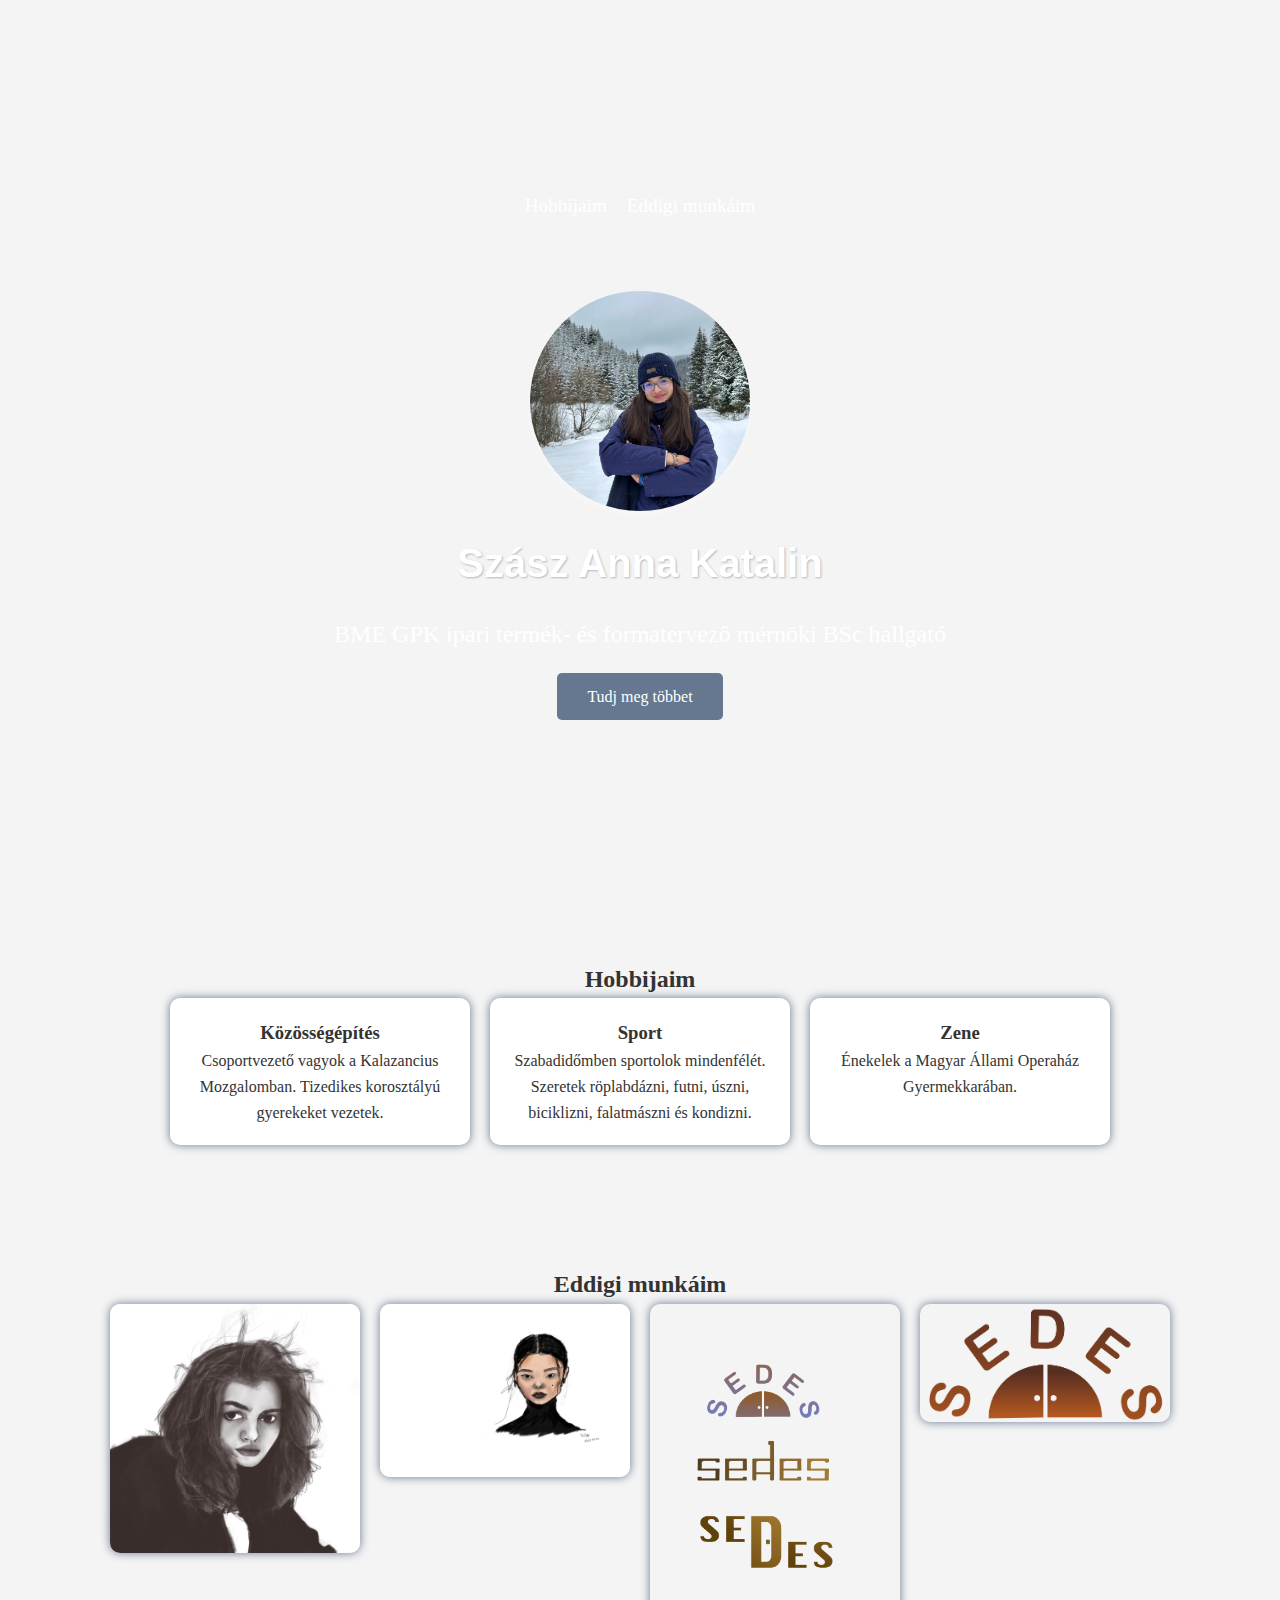
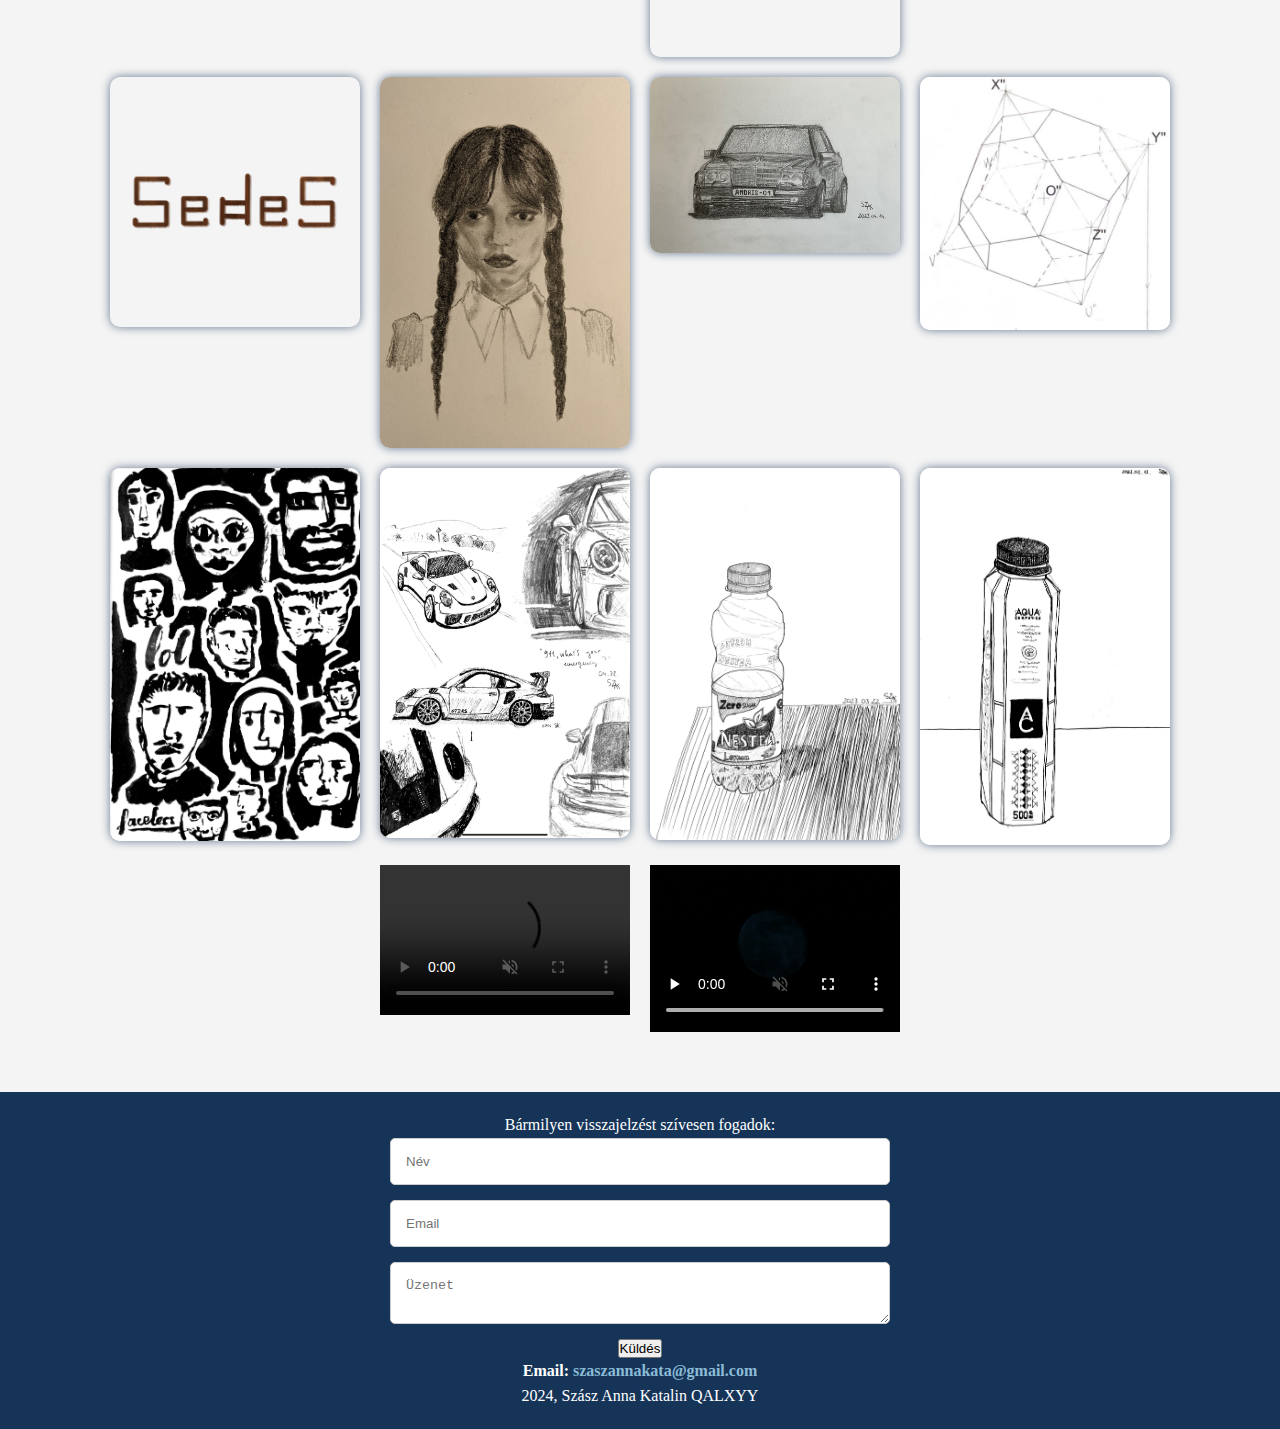
==== index.html @ 07f0f36c "Update index.html" ====
<!DOCTYPE html>
<html lang="hu">
  <head>
    <meta charset="UTF-8" />
    <meta name="viewport" content="width=device-width, initial-scale=1.0" />
    <title>Szász Anna Portfólió</title>
    <link rel="stylesheet" href="styles.css" />
  </head>
  <body>
    <header class="hero">
      <nav>
        <div class="hamburger-menu" id="hamburger-menu">&#9776;</div>
        <ul id="nav-links">
          <li><a href="#services">Hobbijaim</a></li>
          <li><a href="#portfolio">Eddigi munkáim</a></li>
        </ul>
      </nav>
      <div class="hero-content">
        <img
          src="images/IMG_6993.jpg"
          alt="Bemutatkozó kép"
          class="intro-image"
        />
        <h1>Szász Anna Katalin</h1>
        <p>BME GPK ipari termék- és formatervező mérnöki BSc hallgató</p>

        <a href="#services" class="btn">Tudj meg többet</a>
      </div>
    </header>

    <section id="services" class="section">
      <h2>Hobbijaim</h2>
      <div class="service-cards">
        <div class="card">
          <h3>Közösségépítés</h3>
          <p>
            Csoportvezető vagyok a Kalazancius Mozgalomban. Tizedikes
            korosztályú gyerekeket vezetek.
          </p>
        </div>
        <div class="card">
          <h3>Sport</h3>
          <p>
            Szabadidőmben sportolok mindenfélét. Szeretek röplabdázni, futni,
            úszni, biciklizni, falatmászni és kondizni.
          </p>
        </div>
        <div class="card">
          <h3>Zene</h3>
          <p>Énekelek a Magyar Állami Operaház Gyermekkarában.</p>
        </div>
      </div>
    </section>

    </section>
    <section id="portfolio" class="section">
      <h2>Eddigi munkáim</h2>
      <div class="portfolio-gallery">
        
        <div class="portfolio-item">
          <img src="images/IMG_1960.jpg" alt="Portfólió kép 1" />
        </div>
        
        <div class="portfolio-item">
          <img src="images/IMG_1964.JPG" alt="Portfólió kép 2" />
        </div>
        
        <div class="portfolio-item">
          <img src="images/IMG_1120.png" alt="Portfólió kép 3" />
        </div>
        
        <div class="portfolio-item">
          <img src="images/IMG_1119.png" alt="Portfólió kép 4" />
        </div>
        
        <div class="portfolio-item">
          <img src="images/IMG_7635.PNG" alt="Portfólió kép 5" />
        </div>
        
        <div class="portfolio-item">
          <img src="images/IMG_1117.jpg" alt="Portfólió kép 6" />
        </div>
                
        <div class="portfolio-item">
          <img src="images/IMG_1118.jpg" alt="Portfólió kép 8" />
        </div>

        <div class="portfolio-item">
          <img src="images/IMG_1112.jpg" alt="Portfólió kép 9" />
        </div>


        <div class="portfolio-item">
          <img src="images/IMG_7638.jpg" alt="Portfólió kép 12" />
        </div>

        <div class="portfolio-item">
          <img src="images/IMG_7639.jpg" alt="Portfólió kép 13" />
        </div>

        <div class="portfolio-item">
          <img src="images/IMG_7641.jpg" alt="Portfólió kép 14" />
        </div>

        <div class="portfolio-item">
          <img src="images/IMG_7640.jpg" alt="Portfólió kép 15" />
        </div>
    
        <div class="portfolio-item">
          <video controls autoplay muted>
            <source src="videos/video_2.mp4" type="video/mp4">
            Az ön böngészője nem támogatja a videók lejátszását.
          </video>
        </div>
        <div class="portfolio-item">
          <video controls autoplay muted>
            <source src="videos/video_4.mp4" type="video/mp4">
            Az ön böngészője nem támogatja a videók lejátszását.
          </video>
        </div>
    
      </div>
    </section>
    

    <button id="back-to-top" class="back-to-top">↑</button>

    <footer>
      <p>Bármilyen visszajelzést szívesen fogadok:</p>
      <p>
        <form id="contact-form">
          <input type="text" id="name" placeholder="Név" required />
          <input type="email" id="email" placeholder="Email" required />
          <textarea id="message" placeholder="Üzenet" required></textarea>
          <button type="submit">Küldés</button>
      </form>
      </p>
      <b>Email:</b>
        <a href="mailto:szaszannakata@gmail.com">szaszannakata@gmail.com</a>
      <p>2024, Szász Anna Katalin QALXYY</p>
    </footer>

    
  <div id="response-message"></div>
  

    <script src="script.js"></script>
  </body>
</html>
---- styles.css ----
* {
    margin: 0;
    padding: 0;
    box-sizing: border-box;
}

body {
    font-family: Georgia, 'Times New Roman', Times, serif;
    line-height: 1.6;
    background-color: #f4f4f4;
    color: #333;
    display: flex;
    flex-direction: column;
    min-height: 100vh;
}

header {
    height: 100vh;
    background: url('images/IMG_7602.jpg') no-repeat center center/cover;
    color: white;
    text-align: center;
    display: flex;
    flex-direction: column;
    justify-content: center;
    align-items: center;
    padding: 0 20px;
}

nav ul {
    list-style-type: none;
    display: flex;
    justify-content: center;
    gap: 20px;
    margin-bottom: 50px;
}

nav ul li a {
    color: white;
    text-decoration: none;
    font-size: 1.2rem;
    transition: color 0.3s;
}

nav ul li a:hover {
    color: rgb(56, 136, 227);
}

.hero-content h1 {
    font-size: 3rem;
    margin-bottom: 20px;
}

.hero-content p {
    font-size: 1.5rem;
    margin-bottom: 30px;
}

.hero-content .btn {
    padding: 15px 30px;
    background-color: rgba(21, 52, 88, 0.643);
    color: white;
    text-decoration: none;
    border-radius: 5px;
    transition: background-color 0.3s;
}

.hero-content .btn:hover {
    background-color: rgba(21, 52, 88, 0.643);
}

.section {
    padding: 60px 20px;
    text-align: center;
}

.service-cards {
    display: flex;
    justify-content: center;
    gap: 20px;
    flex-wrap: wrap;
}

.card {
    background-color: white;
    padding: 20px;
    border-radius: 10px;
    box-shadow: 0px 0px 10px rgba(21, 52, 88, 0.643);
    width: 300px;
    text-align: center;
}

.portfolio-gallery {
    display: flex;
    justify-content: center;
    gap: 20px;
    flex-wrap: wrap;
}

.portfolio-item {
    width: 250px;
}

.portfolio-item img {
    width: 100%;
    border-radius: 10px;
    box-shadow: 0px 0px 10px rgba(21, 52, 88, 0.643);
}

form {
    display: flex;
    flex-direction: column;
    align-items: center;
    gap: 15px;
}

form input, form textarea {
    width: 100%;
    max-width: 500px;
    padding: 15px;
    border: 1px solid #ccc;
    border-radius: 5px;
}

form button.btn {
    padding: 15px 30px;
    background-color: rgba(21, 52, 88, 0.643);
    color: white;
    border: none;
    border-radius: 5px;
    cursor: pointer;
}

form button.btn:hover {
    background-color: rgba(21, 52, 88, 0.643);
}

footer {
    background-color: rgb(21, 52, 88);
    color: white;
    text-align: center;
    padding: 20px 0;
}

/* Mobilos megjelenéshez (max. 768px szélesség) */
@media (max-width: 768px) {
    nav ul {
        flex-direction: column;
        gap: 10px;
    }

    .hero-content h1 {
        font-size: 2rem;
    }

    .hero-content p {
        font-size: 1.2rem;
    }

    .hero-content .btn {
        padding: 10px 20px;
    }

    .service-cards, .portfolio-gallery {
        flex-direction: column;
        align-items: center;
    }

    .card {
        width: 100%;
        max-width: 300px;
    }

    .portfolio-item {
        width: 100%;
        max-width: 300px;
    }

    form input, form textarea {
        width: 90%;
    }
}

/* További finomhangolás kisebb képernyőkhöz (max. 480px szélesség) */
@media (max-width: 480px) {
    .hero-content h1 {
        font-size: 1.5rem;
    }

    .hero-content p {
        font-size: 1rem;
    }

    .hero-content .btn {
        padding: 8px 16px;
    }

    nav ul li a {
        font-size: 1rem;
    }

    .section h2 {
        font-size: 1.8rem;
    }
}
/* Hamburger menü stílusok */
.hamburger-menu {
    display: none;
    font-size: 2rem;
    cursor: pointer;
    position: absolute;
    top: 20px;
    right: 20px;
    z-index: 10;
}

/* Mobil menü */
@media (max-width: 768px) {
    .hamburger-menu {
        display: block;
    }

    nav ul {
        display: none;
        flex-direction: column;
        background-color: rgba(21, 52, 88, 0.643);
        position: absolute;
        top: 60px;
        right: 0;
        width: 100%;
        text-align: center;
    }

    nav ul li {
        margin: 15px 0;
    }

    nav ul li a {
        color: white;
        font-size: 1.2rem;
    }

    nav ul.active {
        display: flex;
    }
}

/* Back to top gomb */
.back-to-top {
    display: none;
    position: fixed;
    bottom: 30px;
    right: 30px;
    background-color: rgb(21, 52, 88);
    color: rgba(255, 255, 255, 0.626);
    padding: 10px 20px;
    border: none;
    border-radius: 5px;
    cursor: pointer;
    z-index: 10;
}

.back-to-top:hover {
    background-color: rgba(21, 52, 88, 0.643);
}

.intro-image {
    width: 220px; /* Átmérő */
    height: 220px; /* Átmérő */
    border-radius: 50%; /* Ezzel lesz a kép kör alakú */
    object-fit: cover;
    box-shadow: 0px 4px 8px rgba(255, 255, 255, 0.3); /* Finom árnyék */
    display: block;
    margin: 20px auto; /* Kép középre helyezése */
}

.hero-content h1 {
    font-family:Verdana, Geneva, Tahoma, sans-serif; /* A kiválasztott betűtípus */
    font-size: 2.5rem; /* Igény szerint módosítható méret */
    font-weight: 700; /* Vastag betű */
    text-shadow: 1px 1px 2px rgba(10, 29, 60, 0.276); /* Finom árnyék a jobb láthatóságért */
    margin: 20px 0; /* További margó beállítása */
}
footer a {
    color: #8bbbd6; /* Link színe */
    text-decoration: none; /* Aláhúzás eltávolítása */
    font-weight: bold;
}

footer a:hover {
    text-decoration: underline; /* Aláhúzás, amikor a link fölé viszik az egeret */
}

  .portfolio-item img, .portfolio-item video {
    width: 100%;
    height: auto;
    display: block;
  }
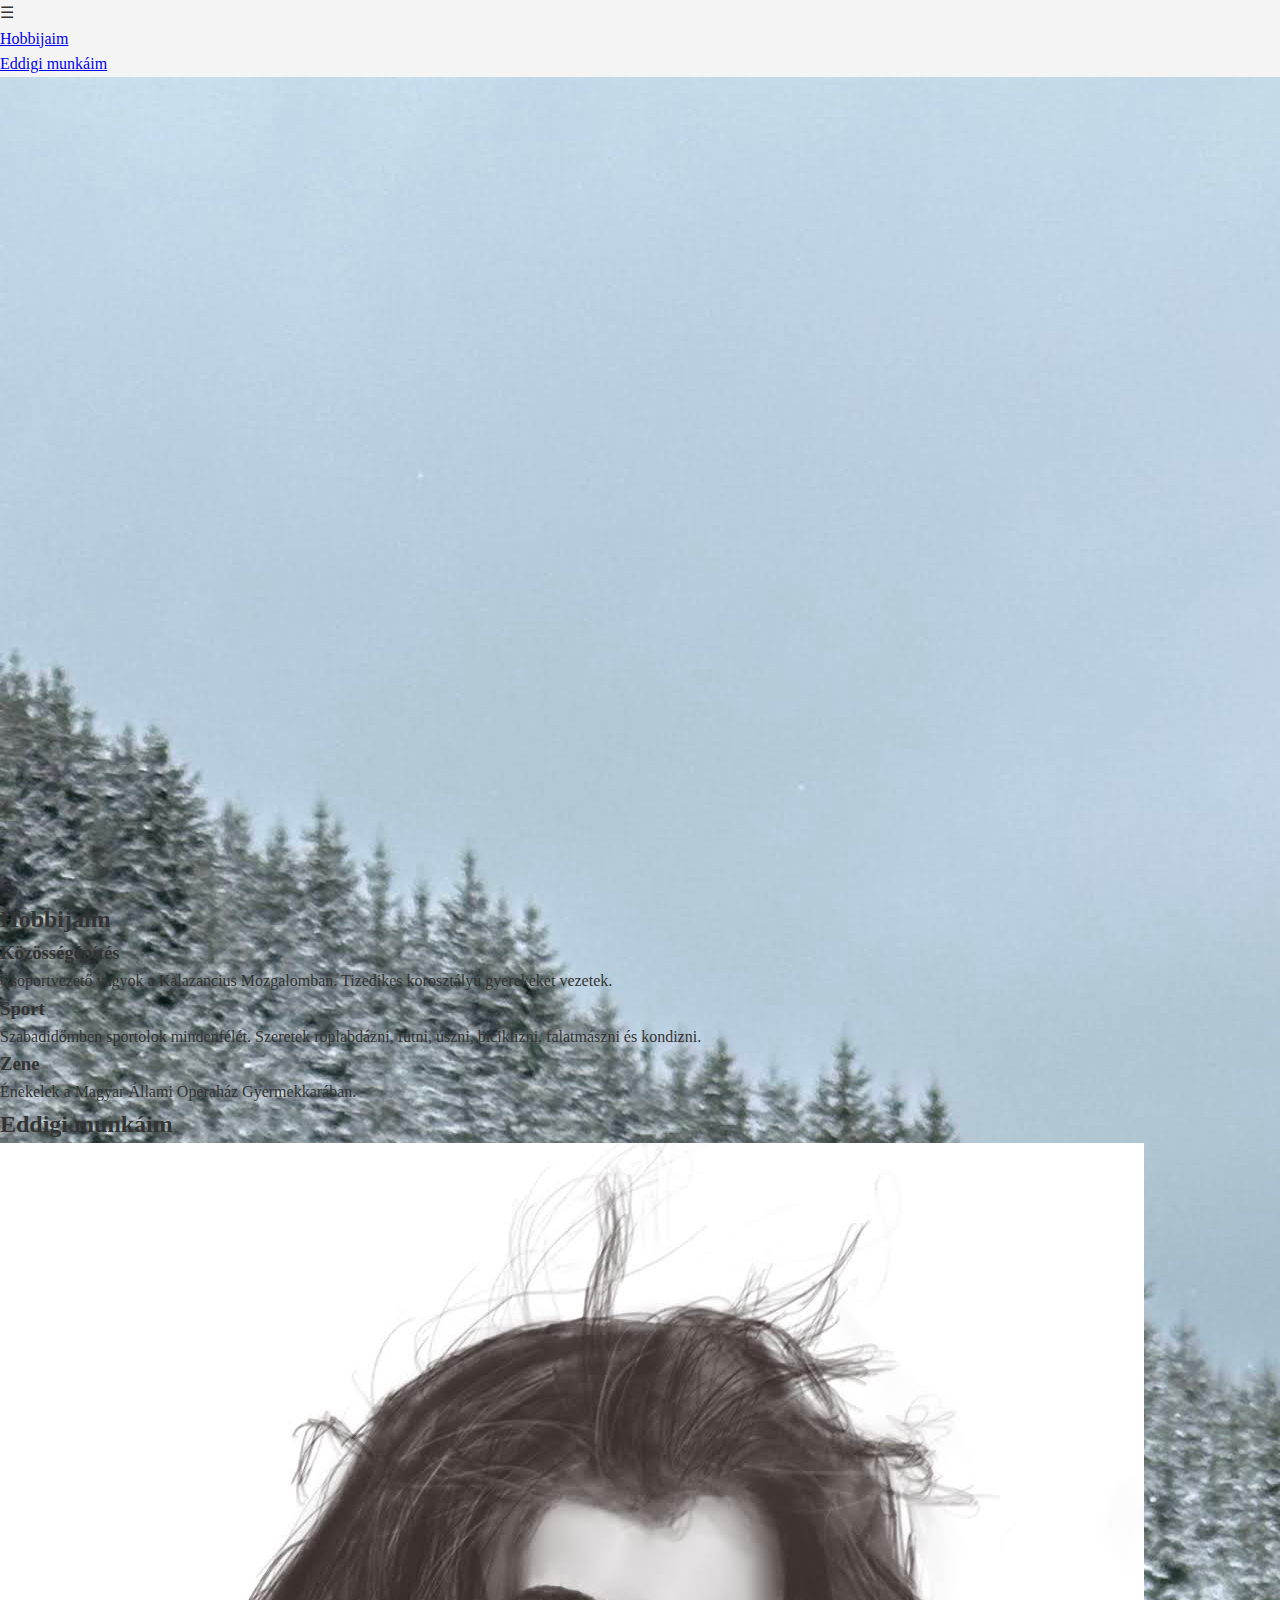
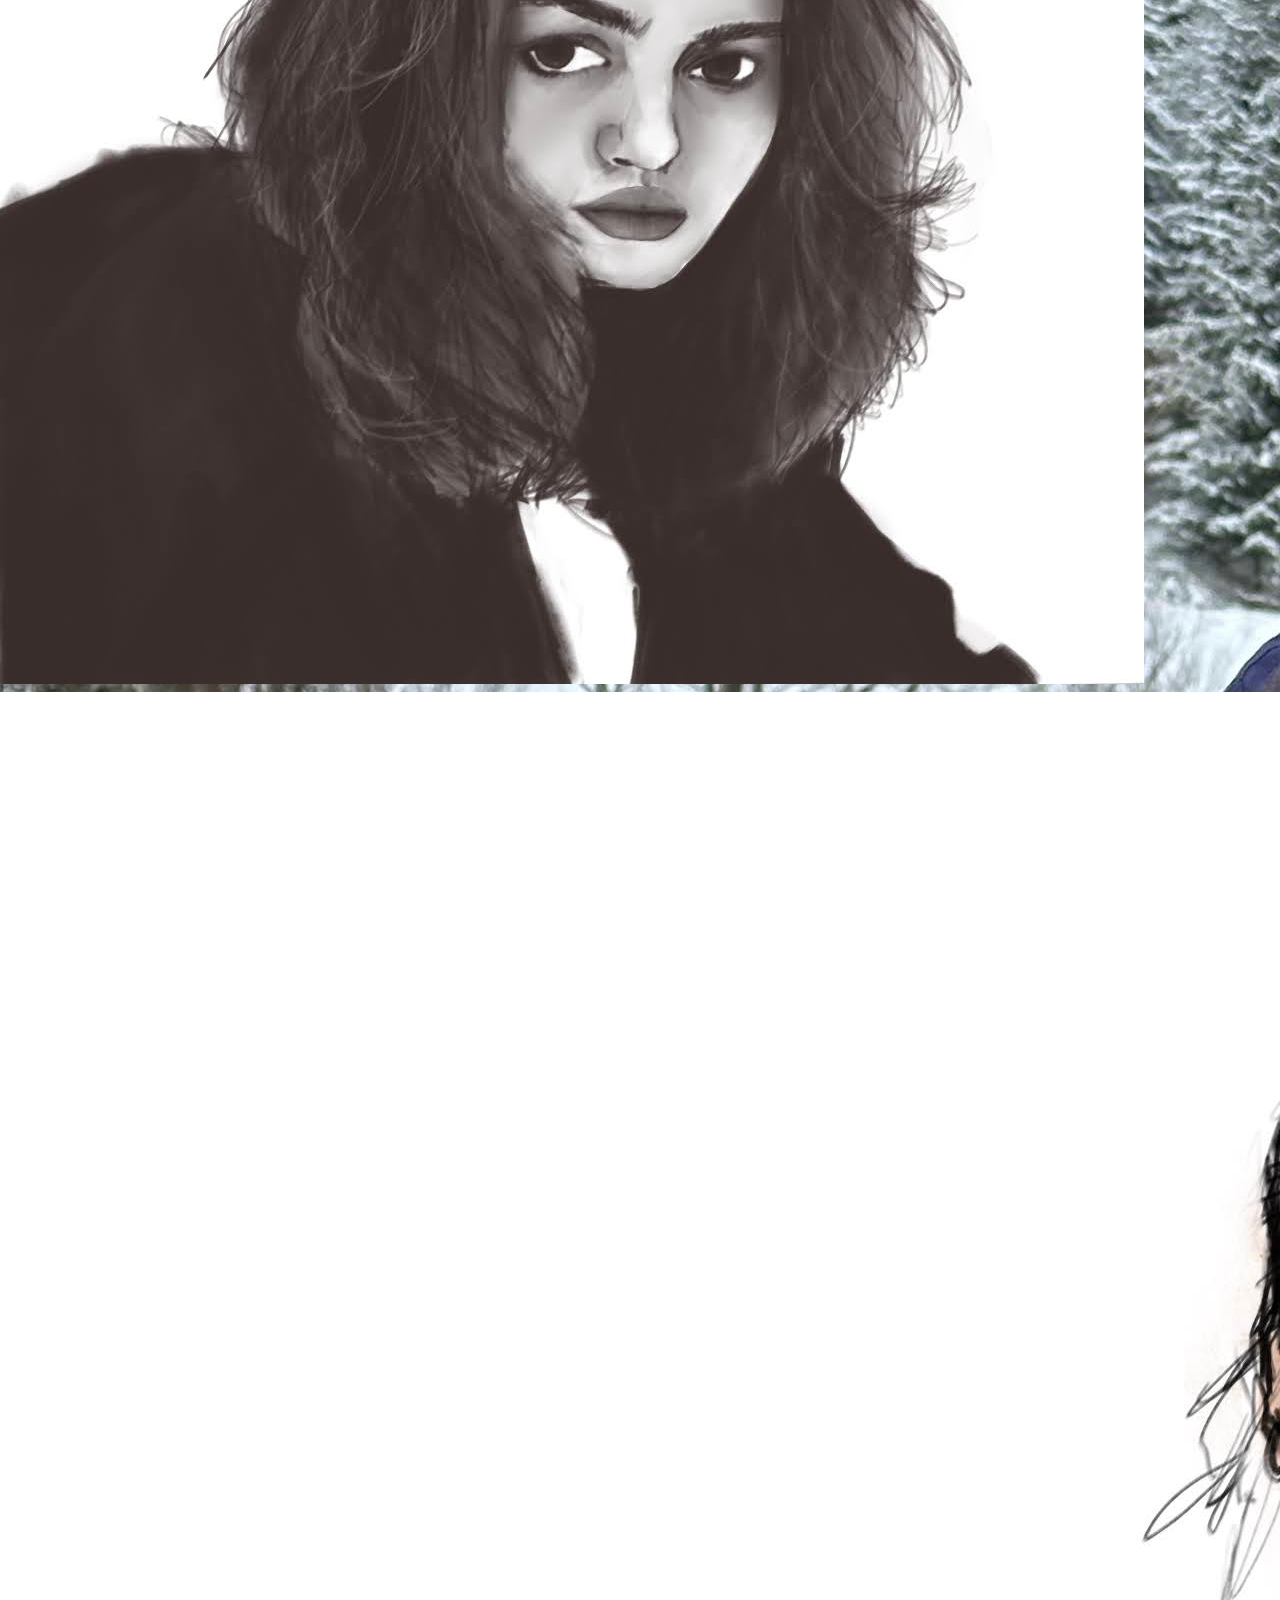
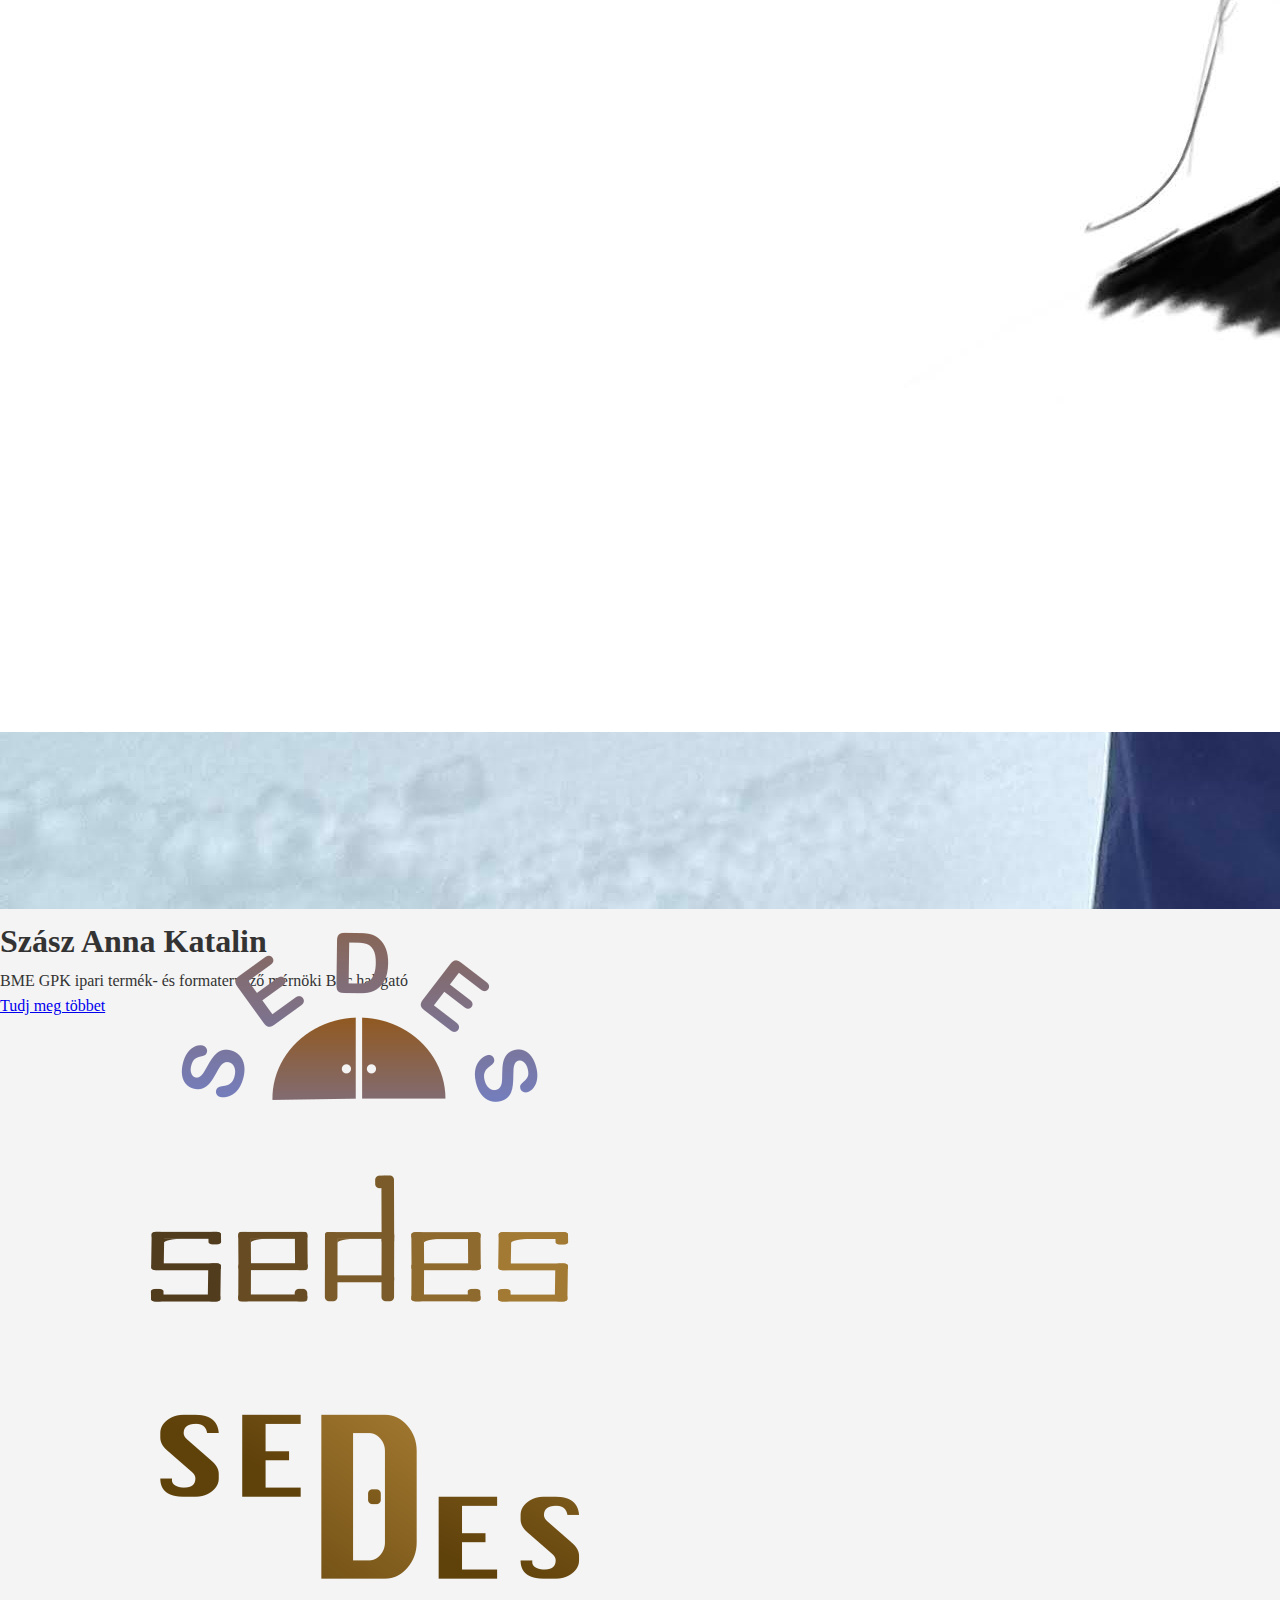
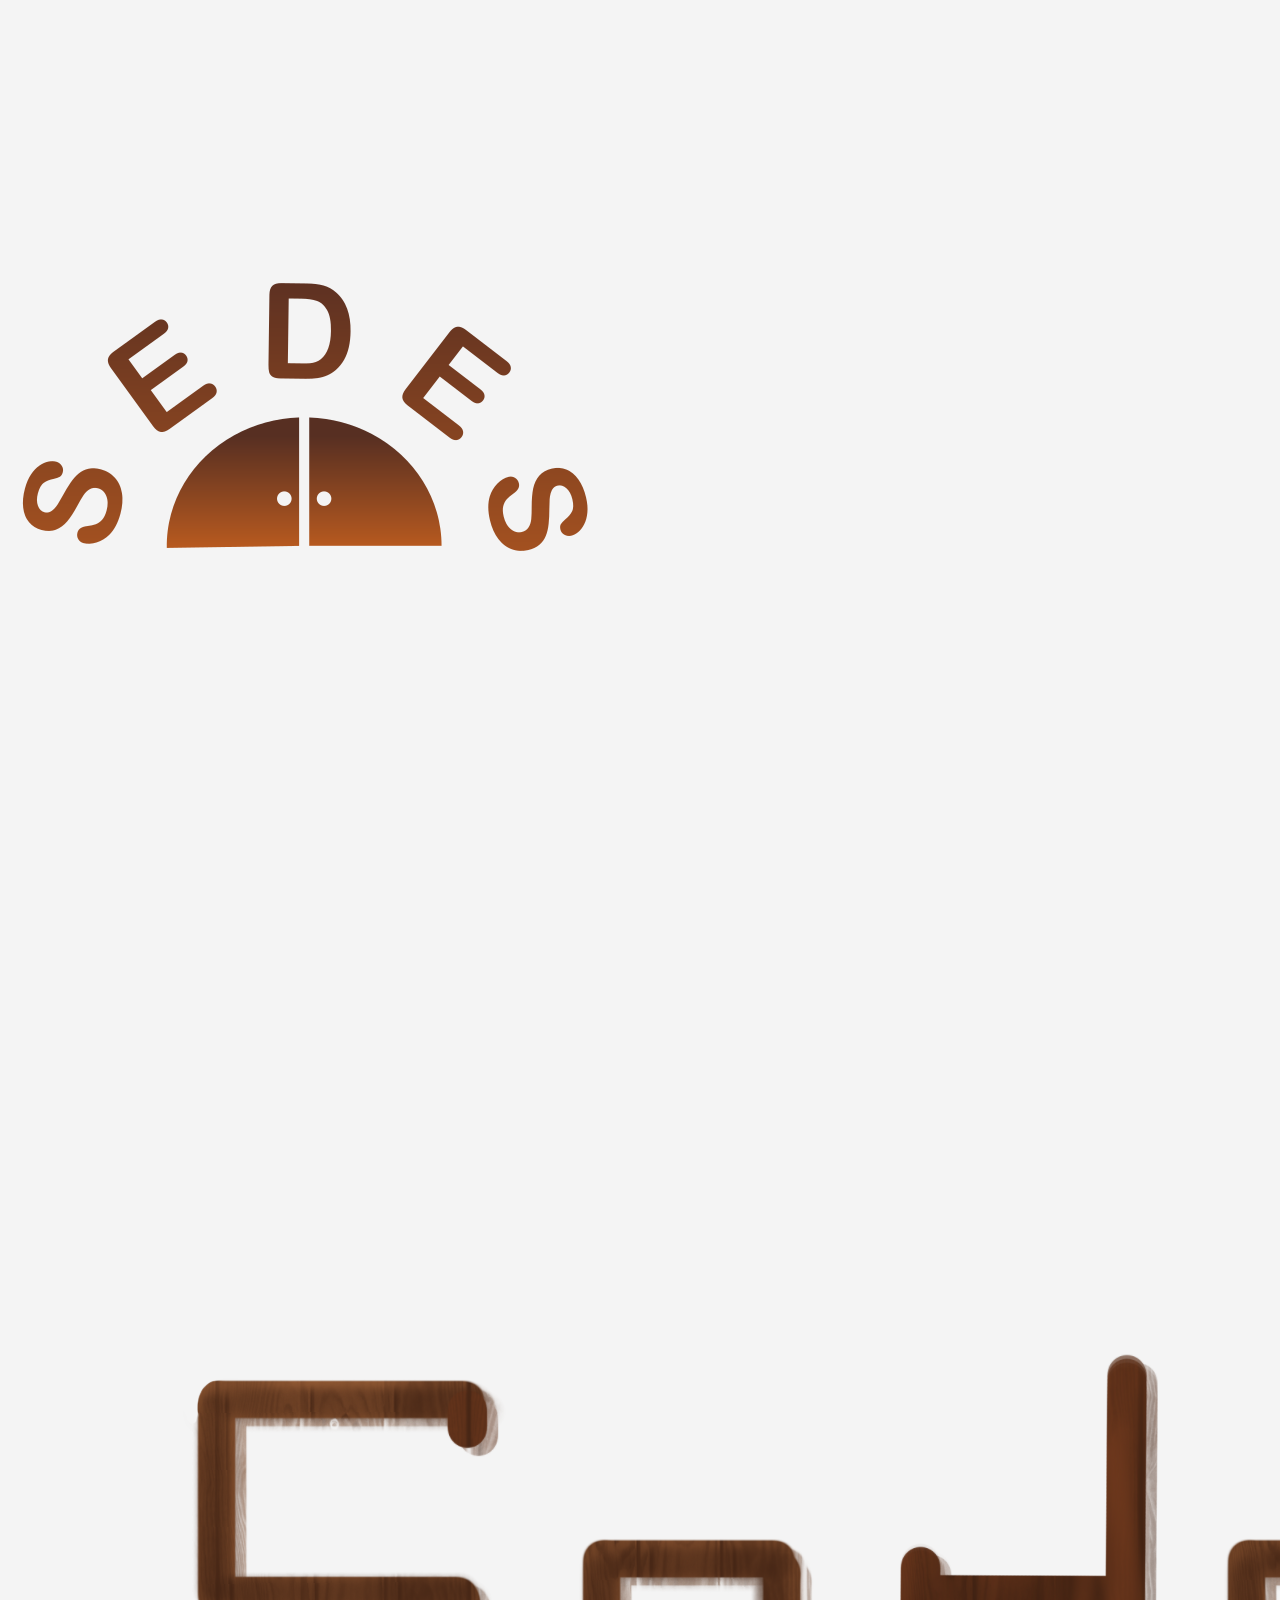
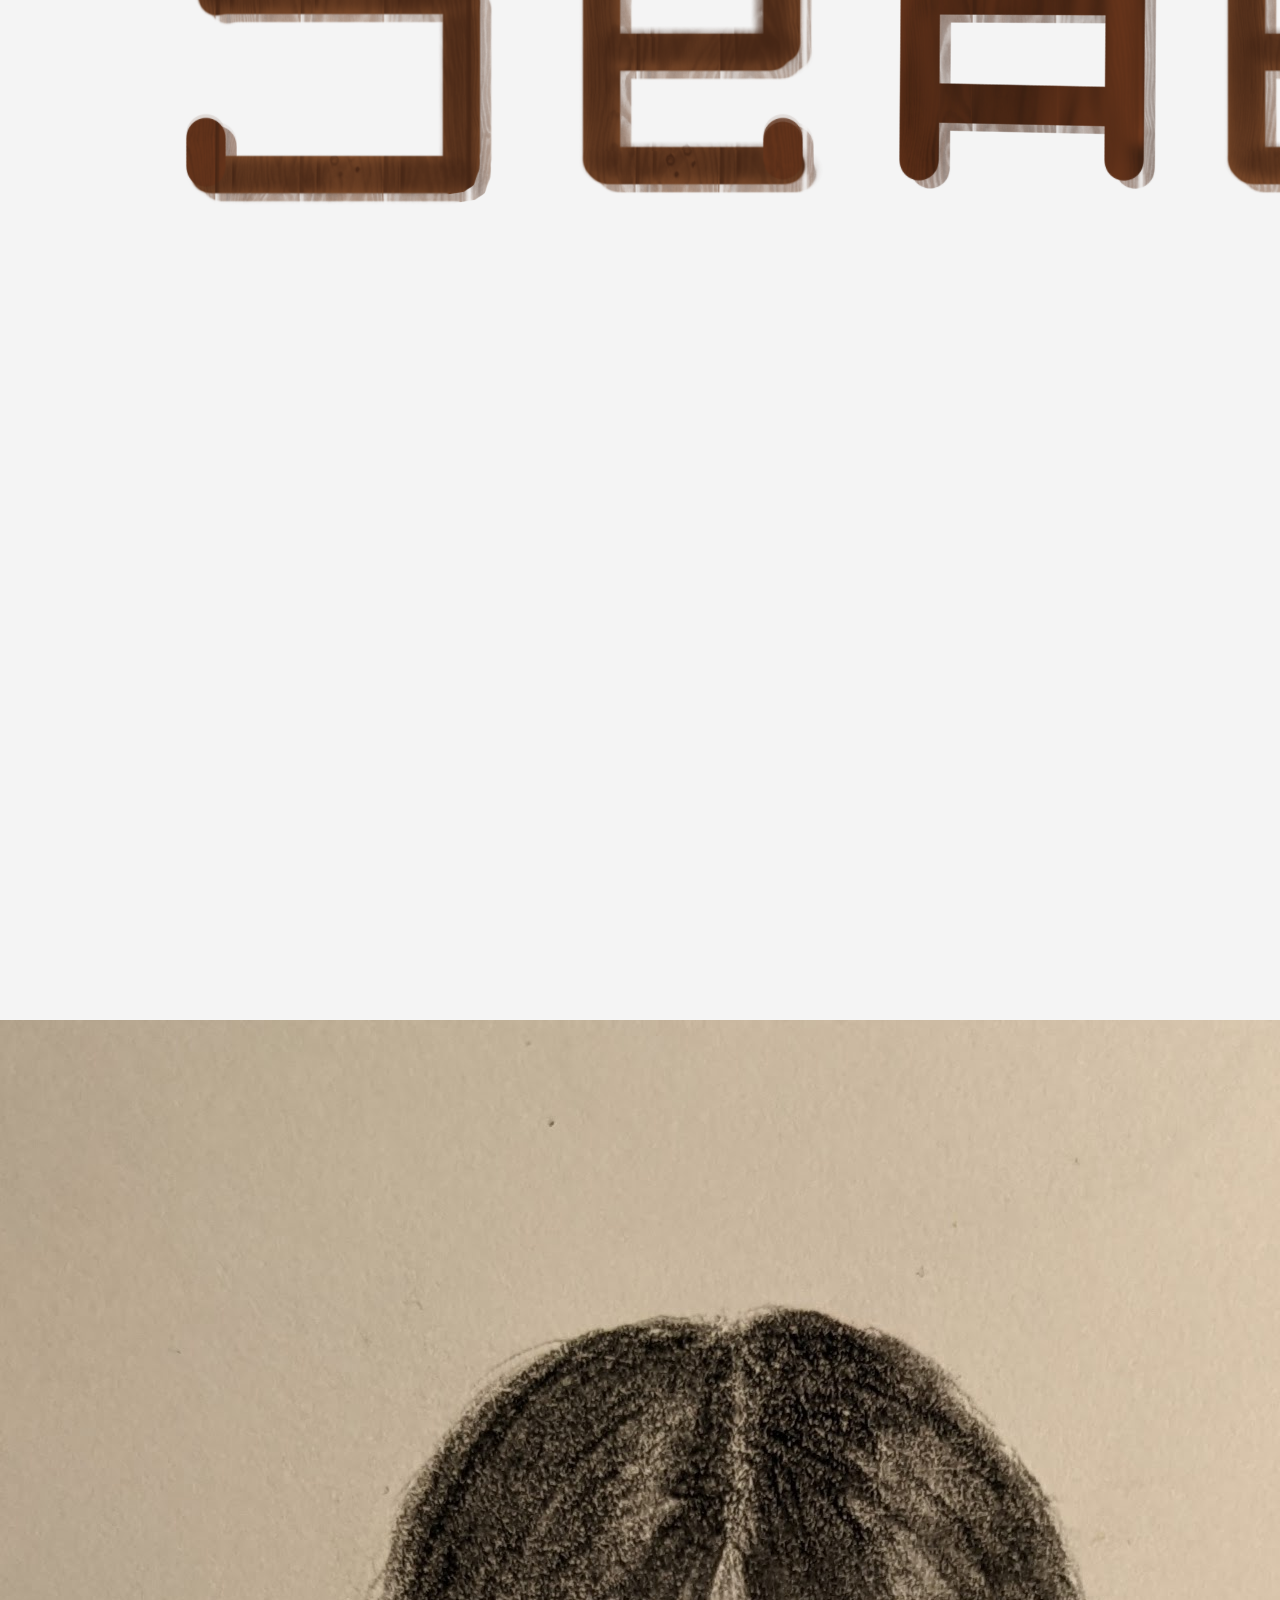
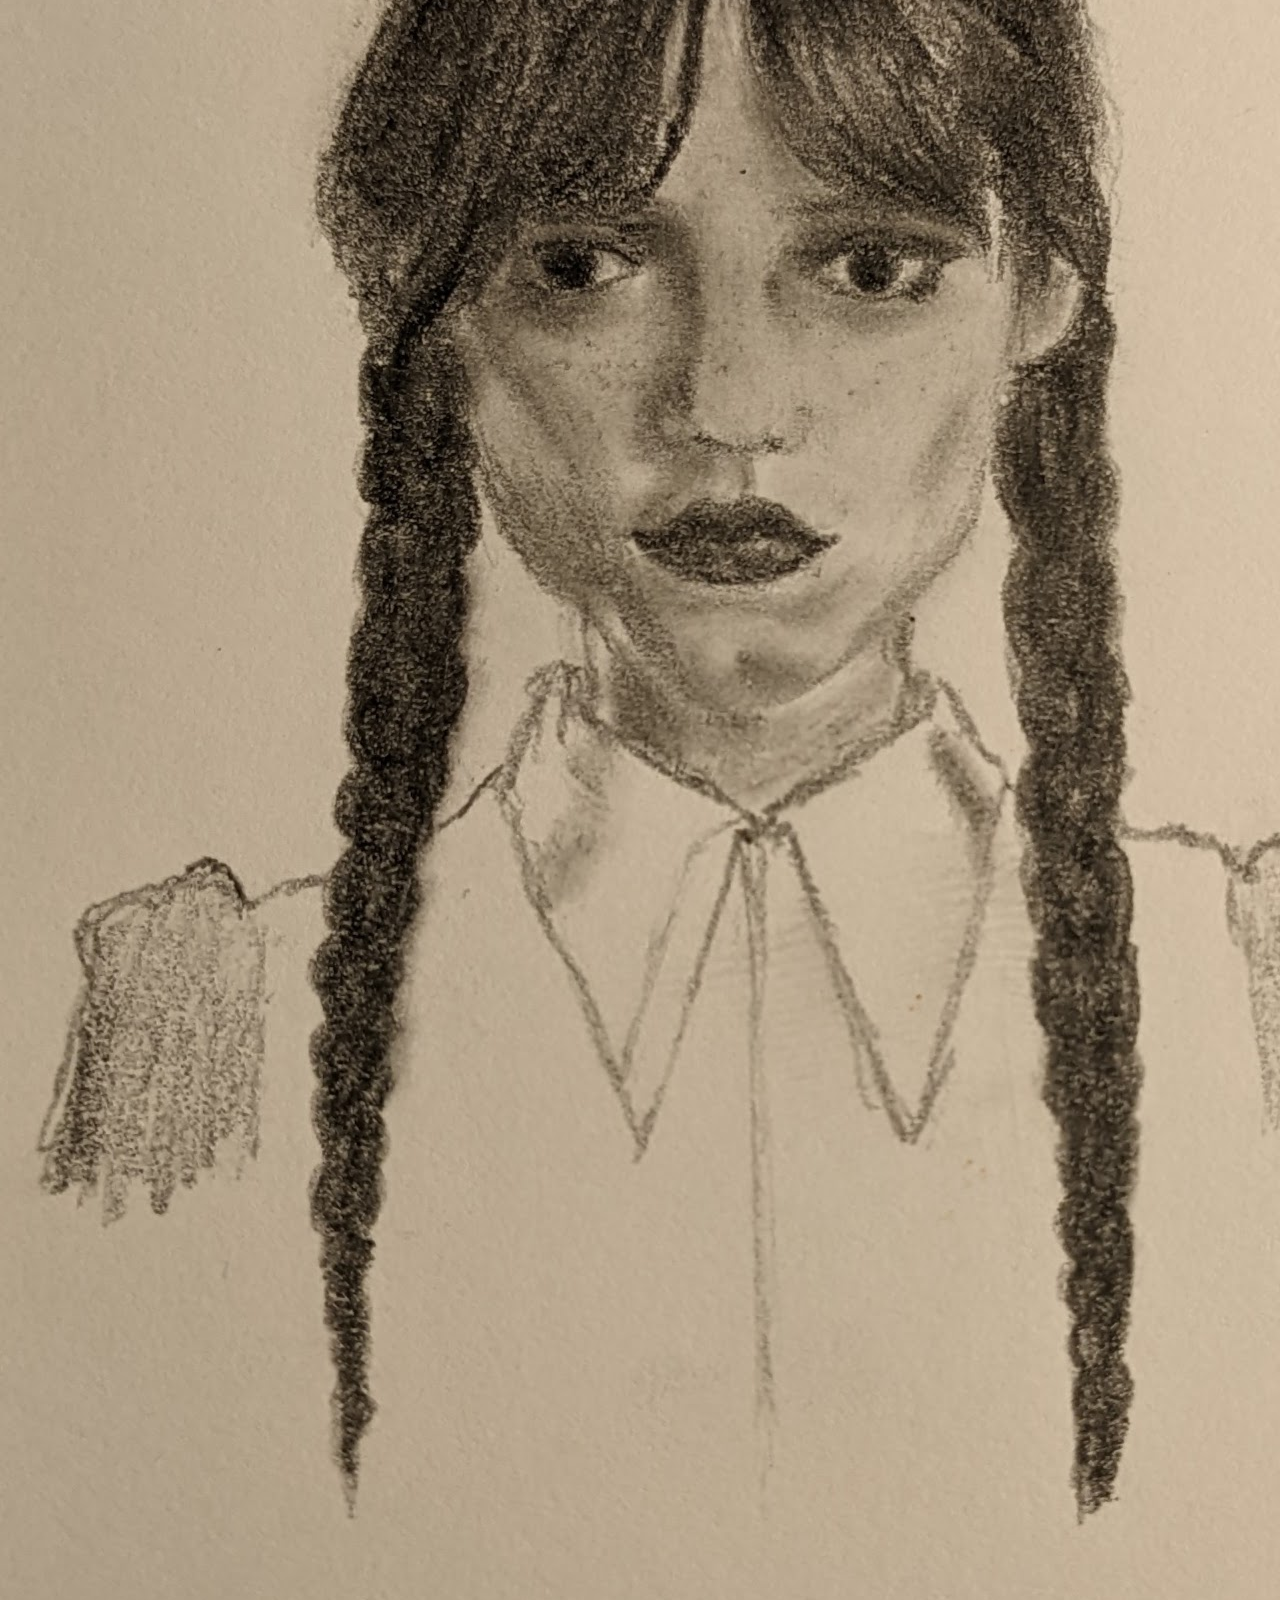
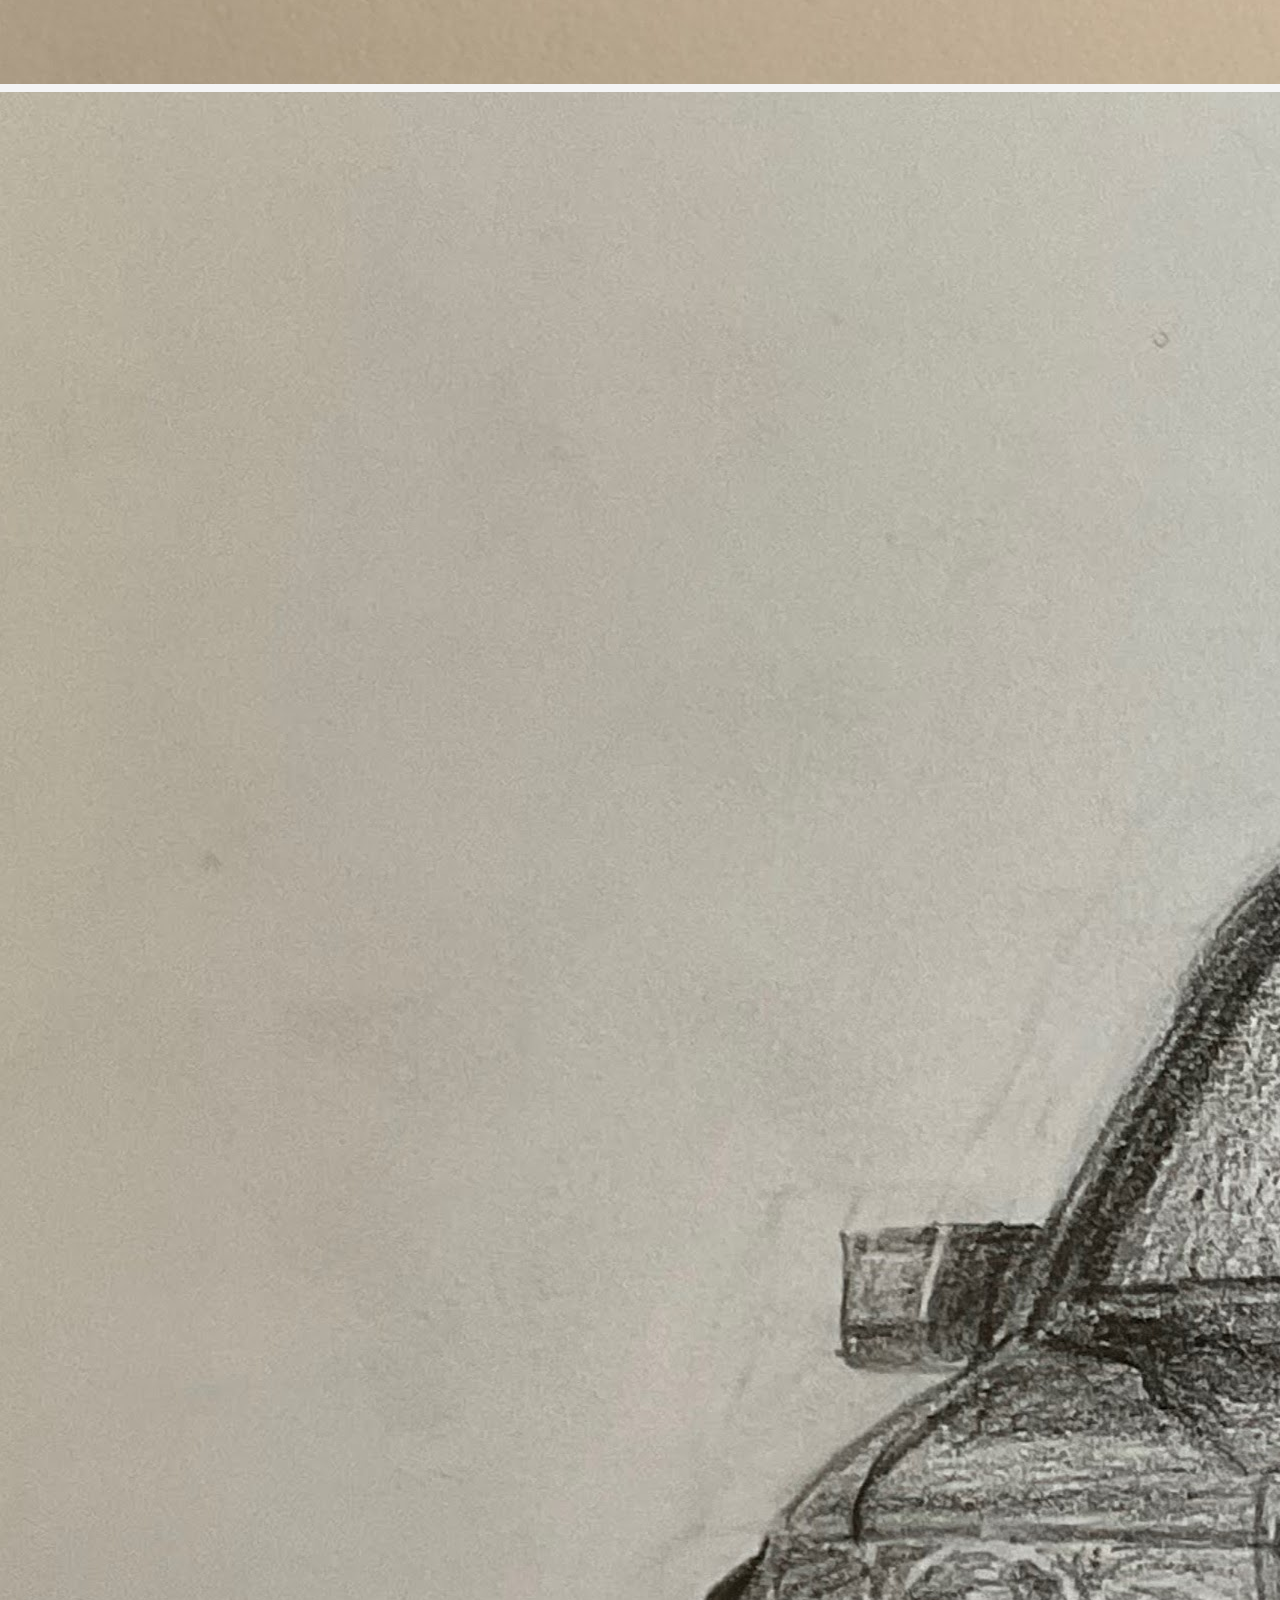
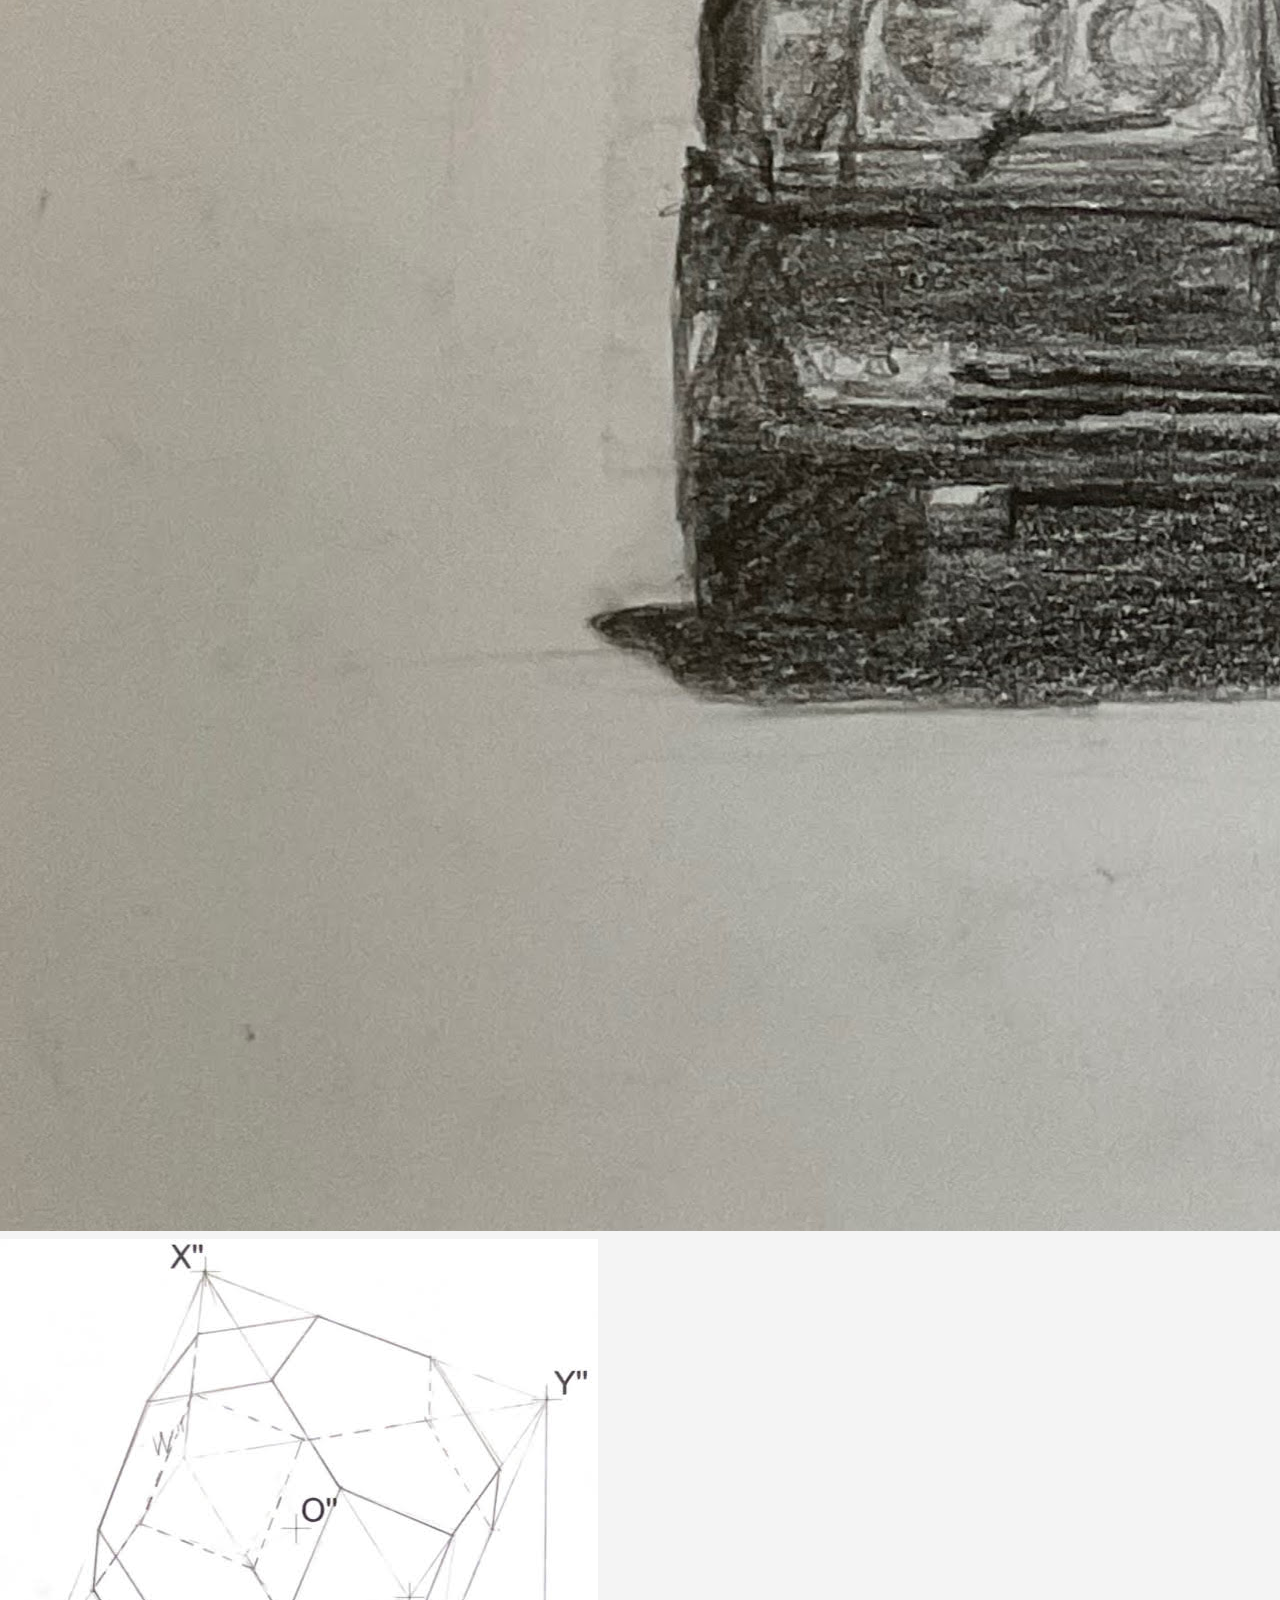
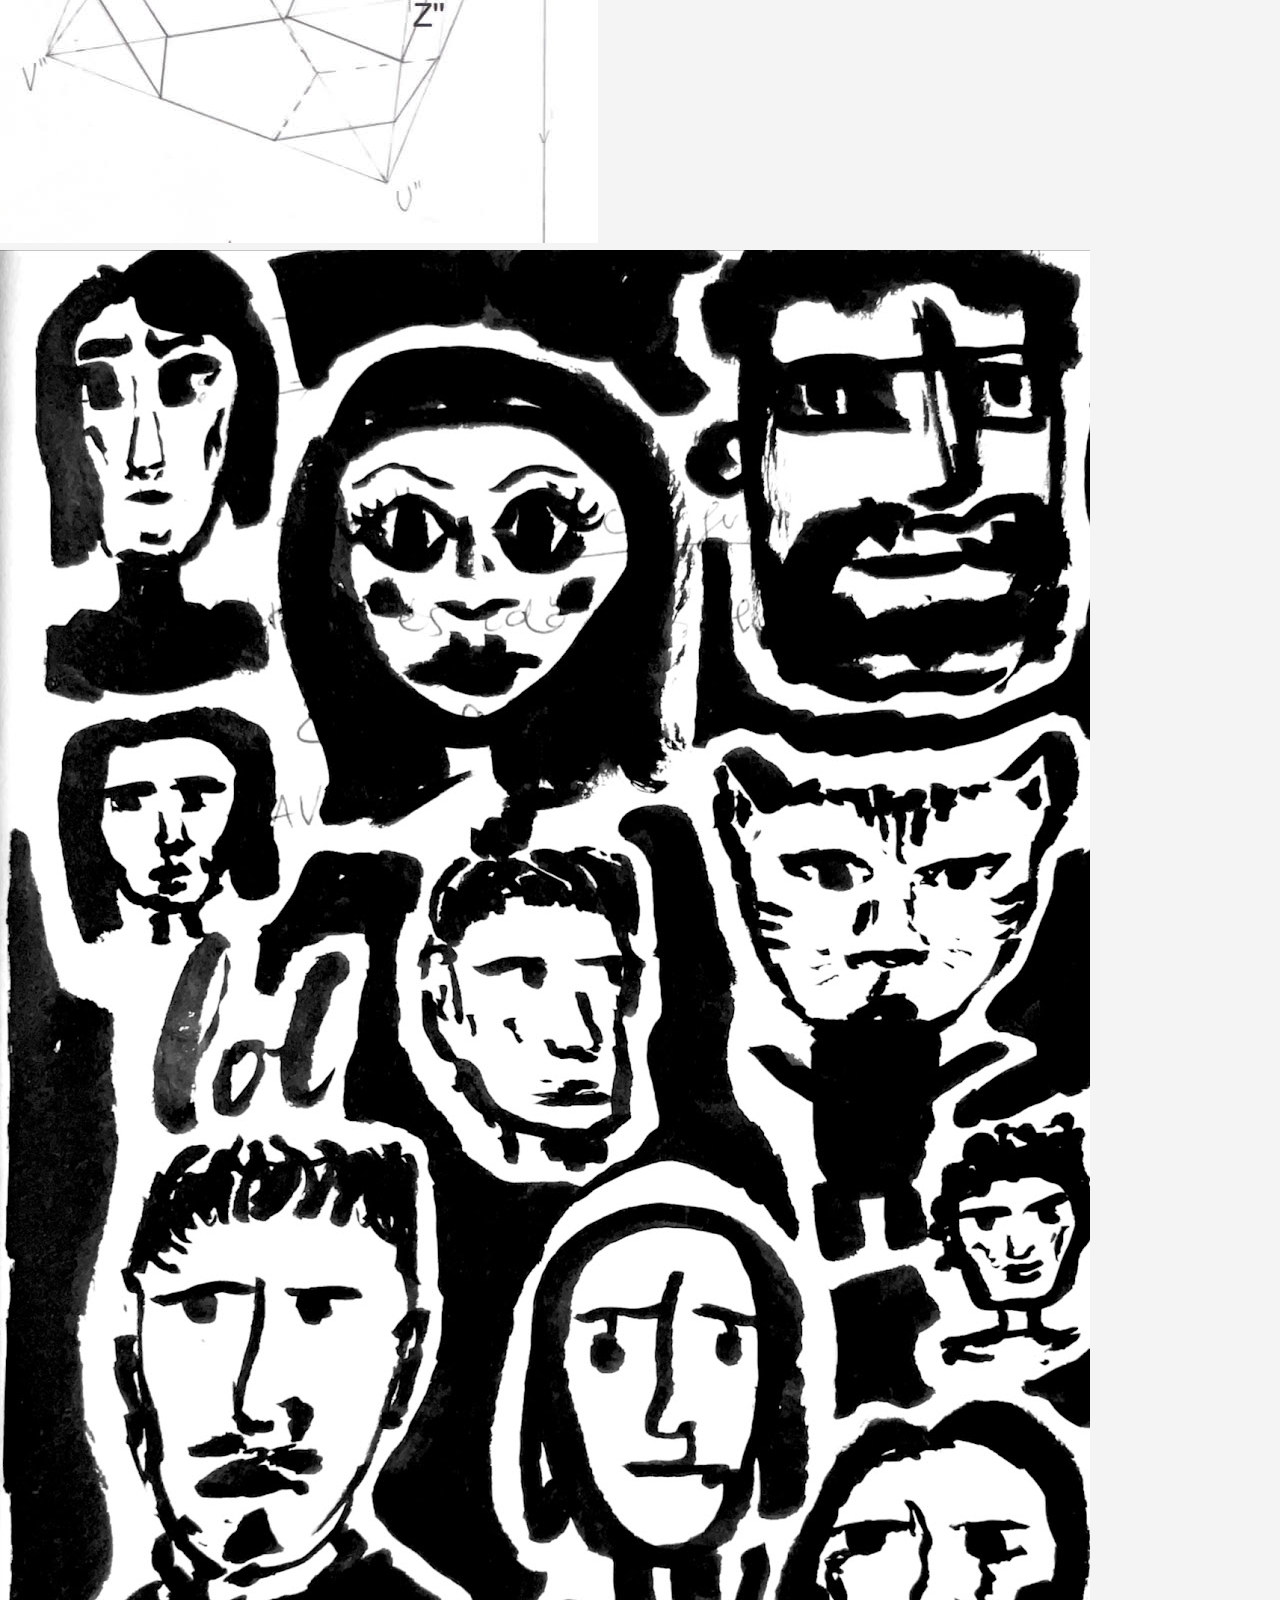
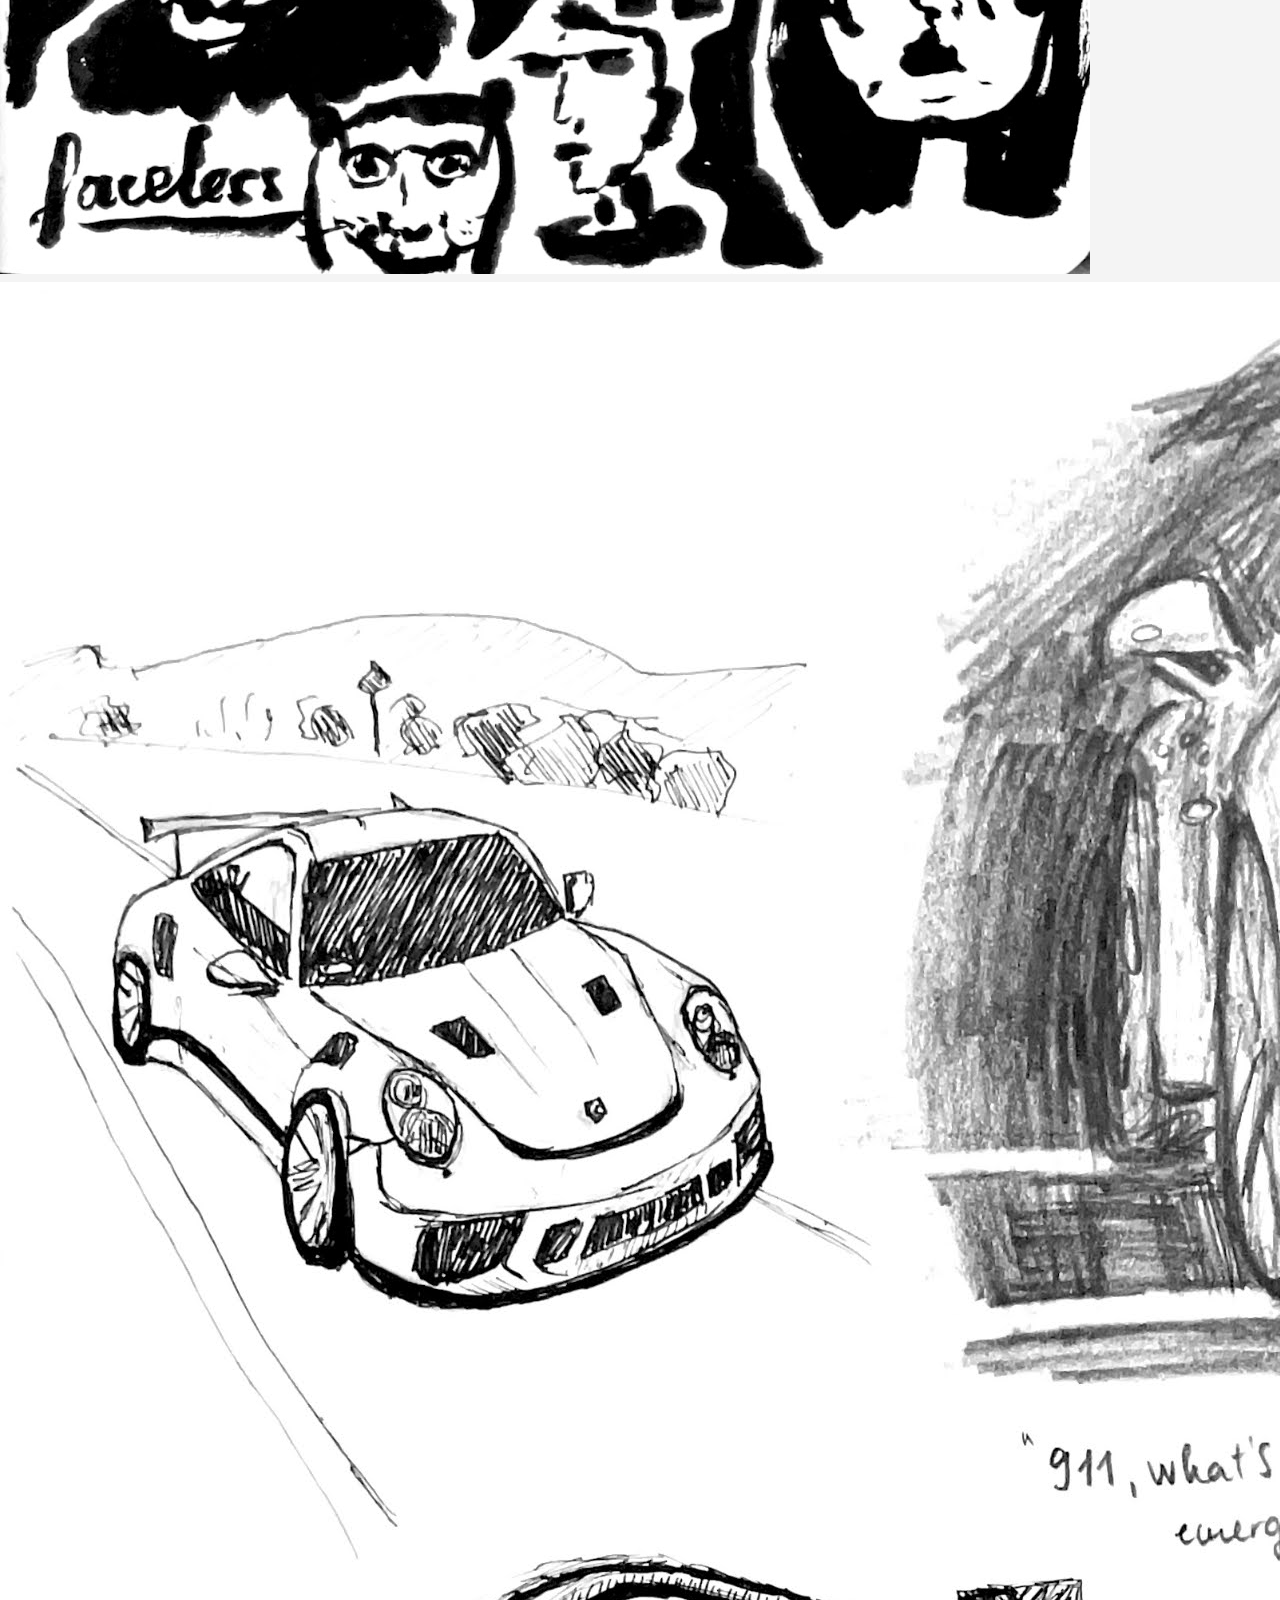
==== commit 22febcec: "Update index.html" ====
--- a/index.html
+++ b/index.html
@@ -82,28 +82,28 @@
         </div>
                 
         <div class="portfolio-item">
-          <img src="images/IMG_1118.jpg" alt="Portfólió kép 8" />
+          <img src="images/IMG_1118.jpg" alt="Portfólió kép 7" />
         </div>
 
         <div class="portfolio-item">
-          <img src="images/IMG_1112.jpg" alt="Portfólió kép 9" />
+          <img src="images/IMG_1112.jpg" alt="Portfólió kép 8" />
         </div>
 
 
         <div class="portfolio-item">
-          <img src="images/IMG_7638.jpg" alt="Portfólió kép 12" />
+          <img src="images/IMG_7638.jpg" alt="Portfólió kép 9" />
         </div>
 
         <div class="portfolio-item">
-          <img src="images/IMG_7639.jpg" alt="Portfólió kép 13" />
+          <img src="images/IMG_7639.jpg" alt="Portfólió kép 10" />
         </div>
 
         <div class="portfolio-item">
-          <img src="images/IMG_7641.jpg" alt="Portfólió kép 14" />
+          <img src="images/IMG_7641.jpg" alt="Portfólió kép 11" />
         </div>
 
         <div class="portfolio-item">
-          <img src="images/IMG_7640.jpg" alt="Portfólió kép 15" />
+          <img src="images/IMG_7640.jpg" alt="Portfólió kép 12" />
         </div>
     
         <div class="portfolio-item">
--- a/styles.css
+++ b/styles.css
@@ -16,7 +16,8 @@
 
 header {
     height: 100vh;
-    background: url('images/IMG_7602.jpg') no-repeat center center/cover;
+    background: url('background: url('https://raw.githubusercontent.com/szaszannakata/szaszannakata/main/images/IMG_7602.jpg') no-repeat center center/cover;
+images/IMG_7602.jpg') no-repeat center center/cover;
     color: white;
     text-align: center;
     display: flex;
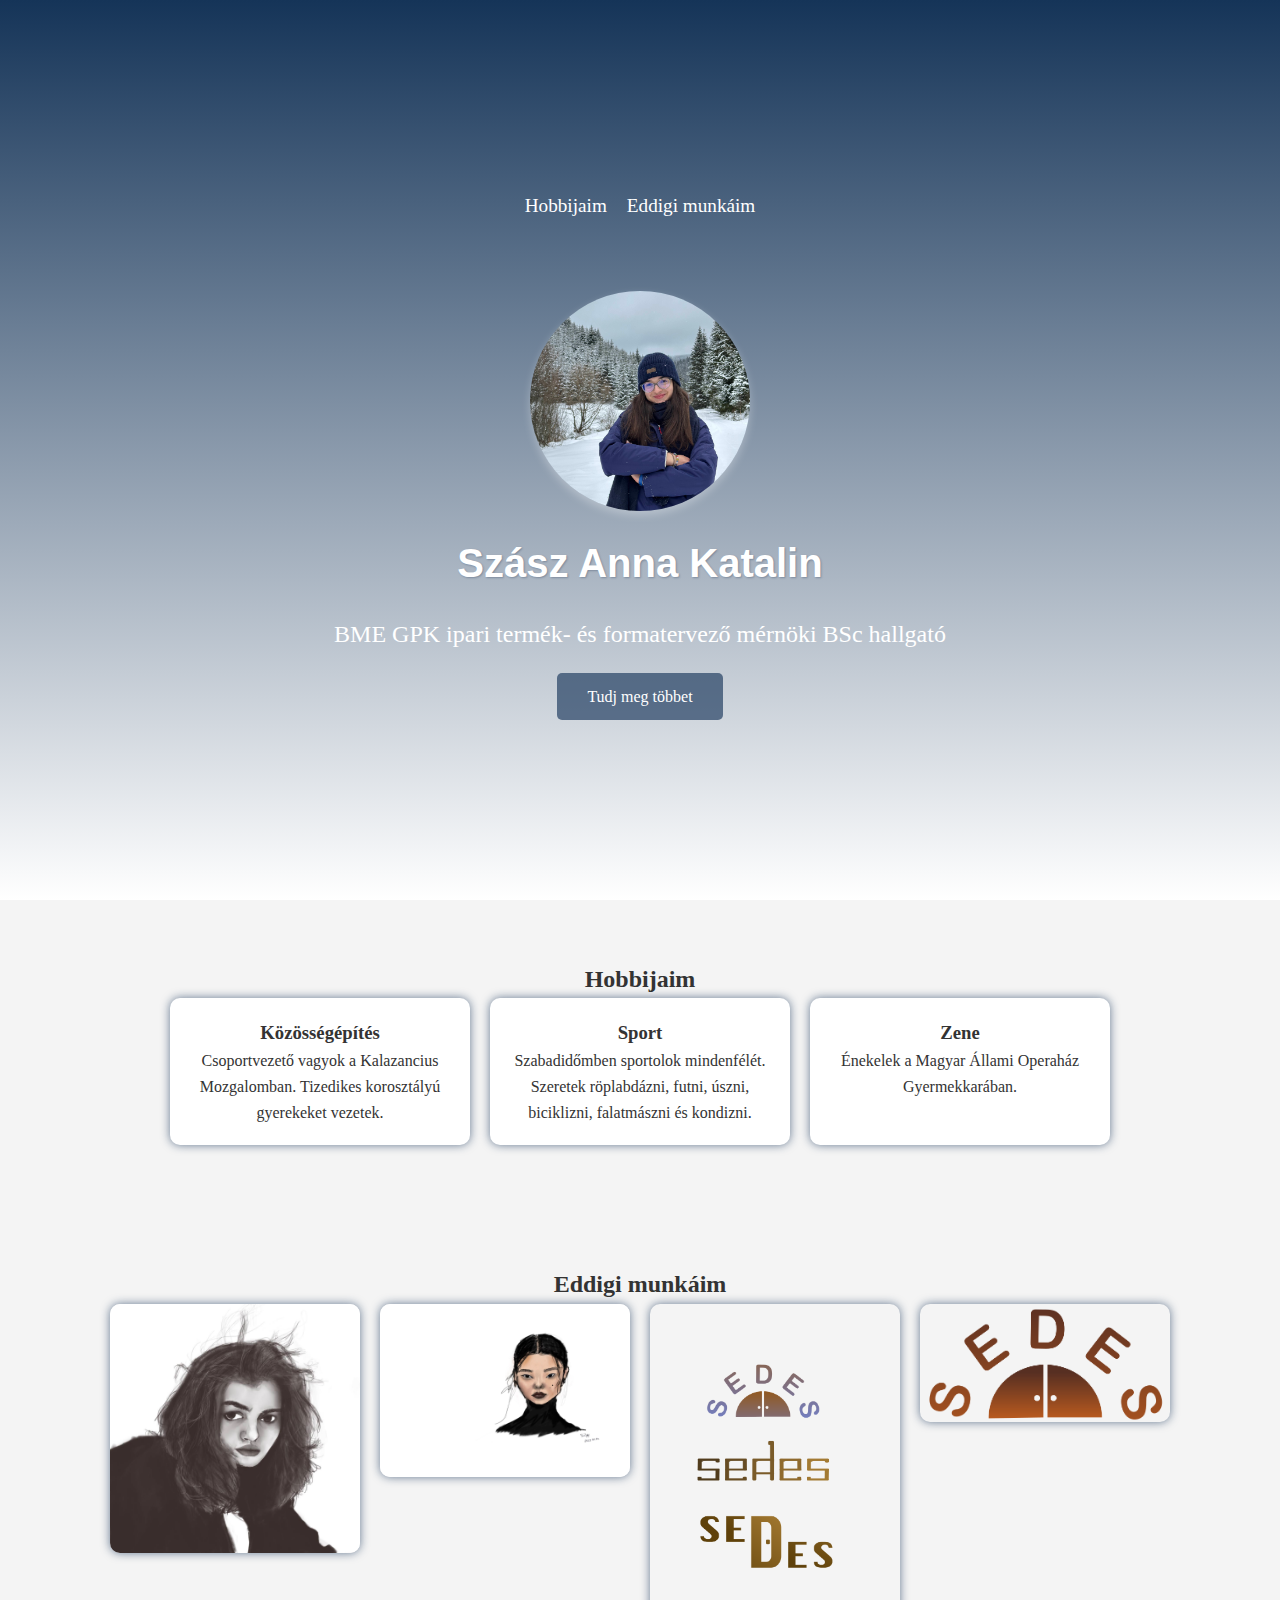
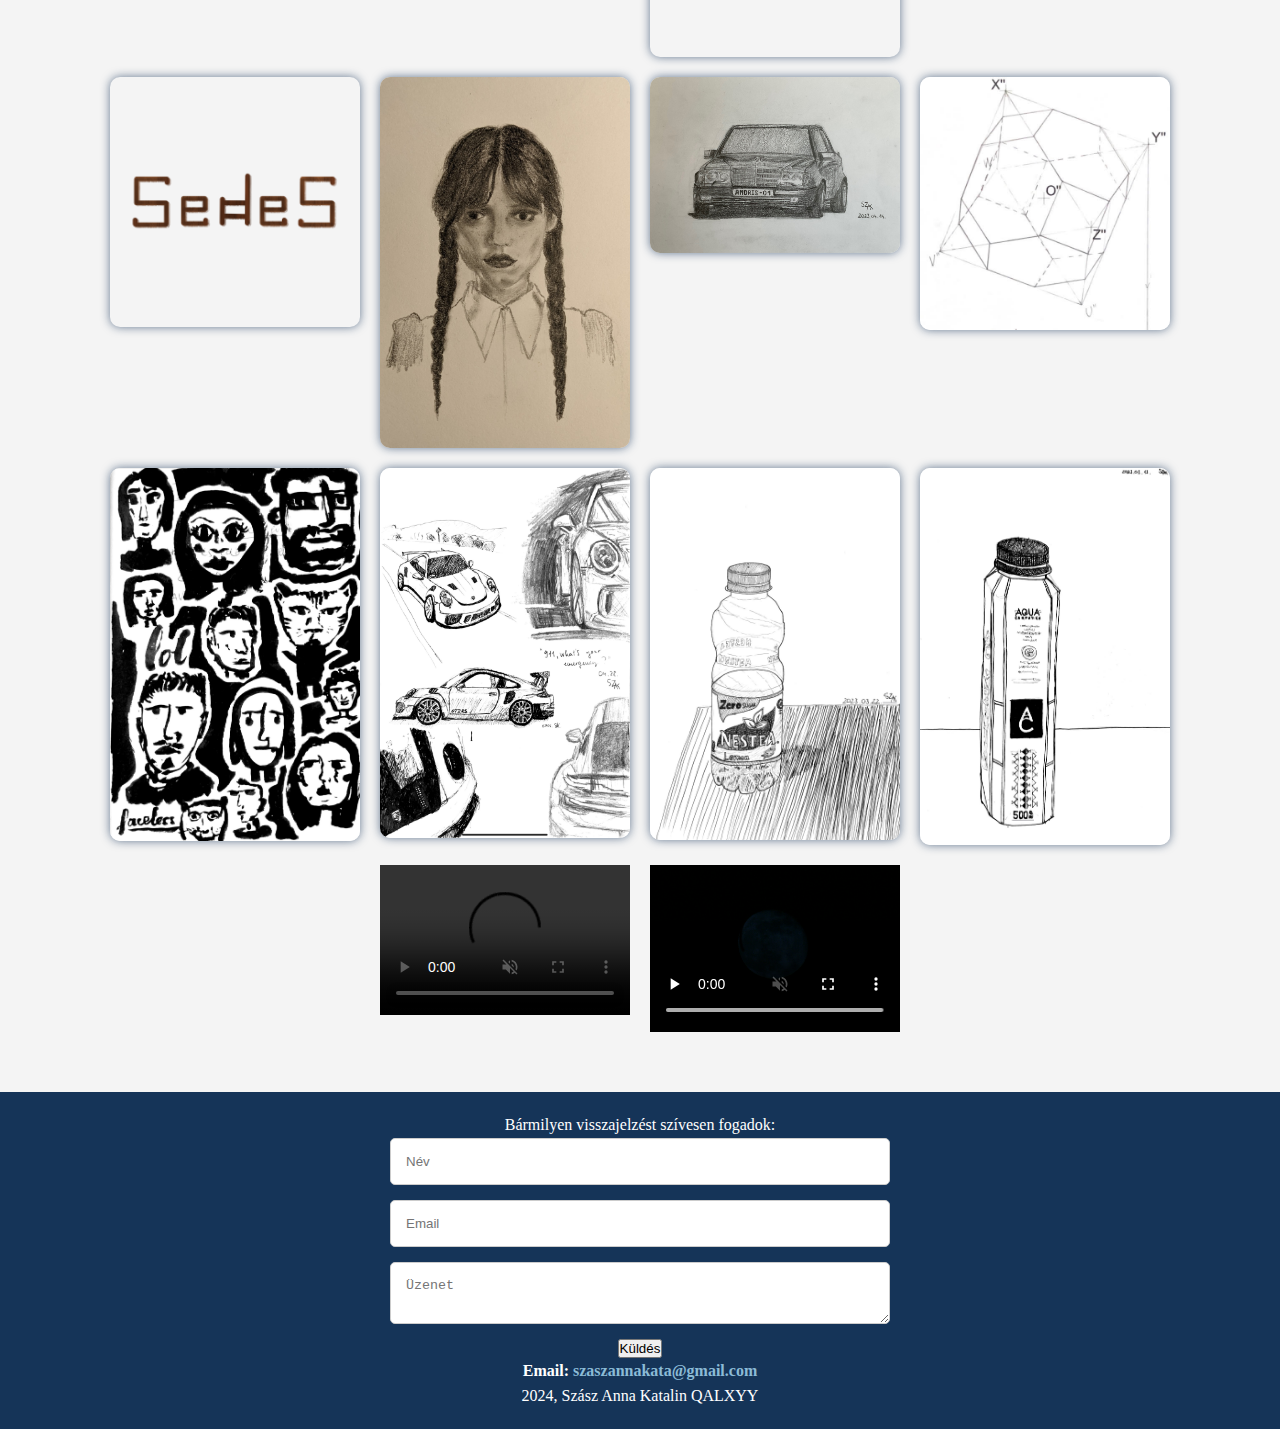
==== commit 19dd77db: "Update index.html" ====
--- a/index.html
+++ b/index.html
@@ -123,7 +123,7 @@
     </section>
     
 
-    <button id="back-to-top" class="back-to-top">↑</button>
+    <button id="back-to-top" class="back-to-top">Vissza a tetejére ↑</button>
 
     <footer>
       <p>Bármilyen visszajelzést szívesen fogadok:</p>
--- a/styles.css
+++ b/styles.css
@@ -16,8 +16,7 @@
 
 header {
     height: 100vh;
-    background: url('background: url('https://raw.githubusercontent.com/szaszannakata/szaszannakata/main/images/IMG_7602.jpg') no-repeat center center/cover;
-images/IMG_7602.jpg') no-repeat center center/cover;
+    background: linear-gradient(to bottom, rgb(21, 52, 88), white); /* Színátmenet sötétkékből fehérbe */
     color: white;
     text-align: center;
     display: flex;
@@ -26,6 +25,7 @@
     align-items: center;
     padding: 0 20px;
 }
+
 
 nav ul {
     list-style-type: none;
@@ -296,4 +296,4 @@
     height: auto;
     display: block;
   }
-  
+  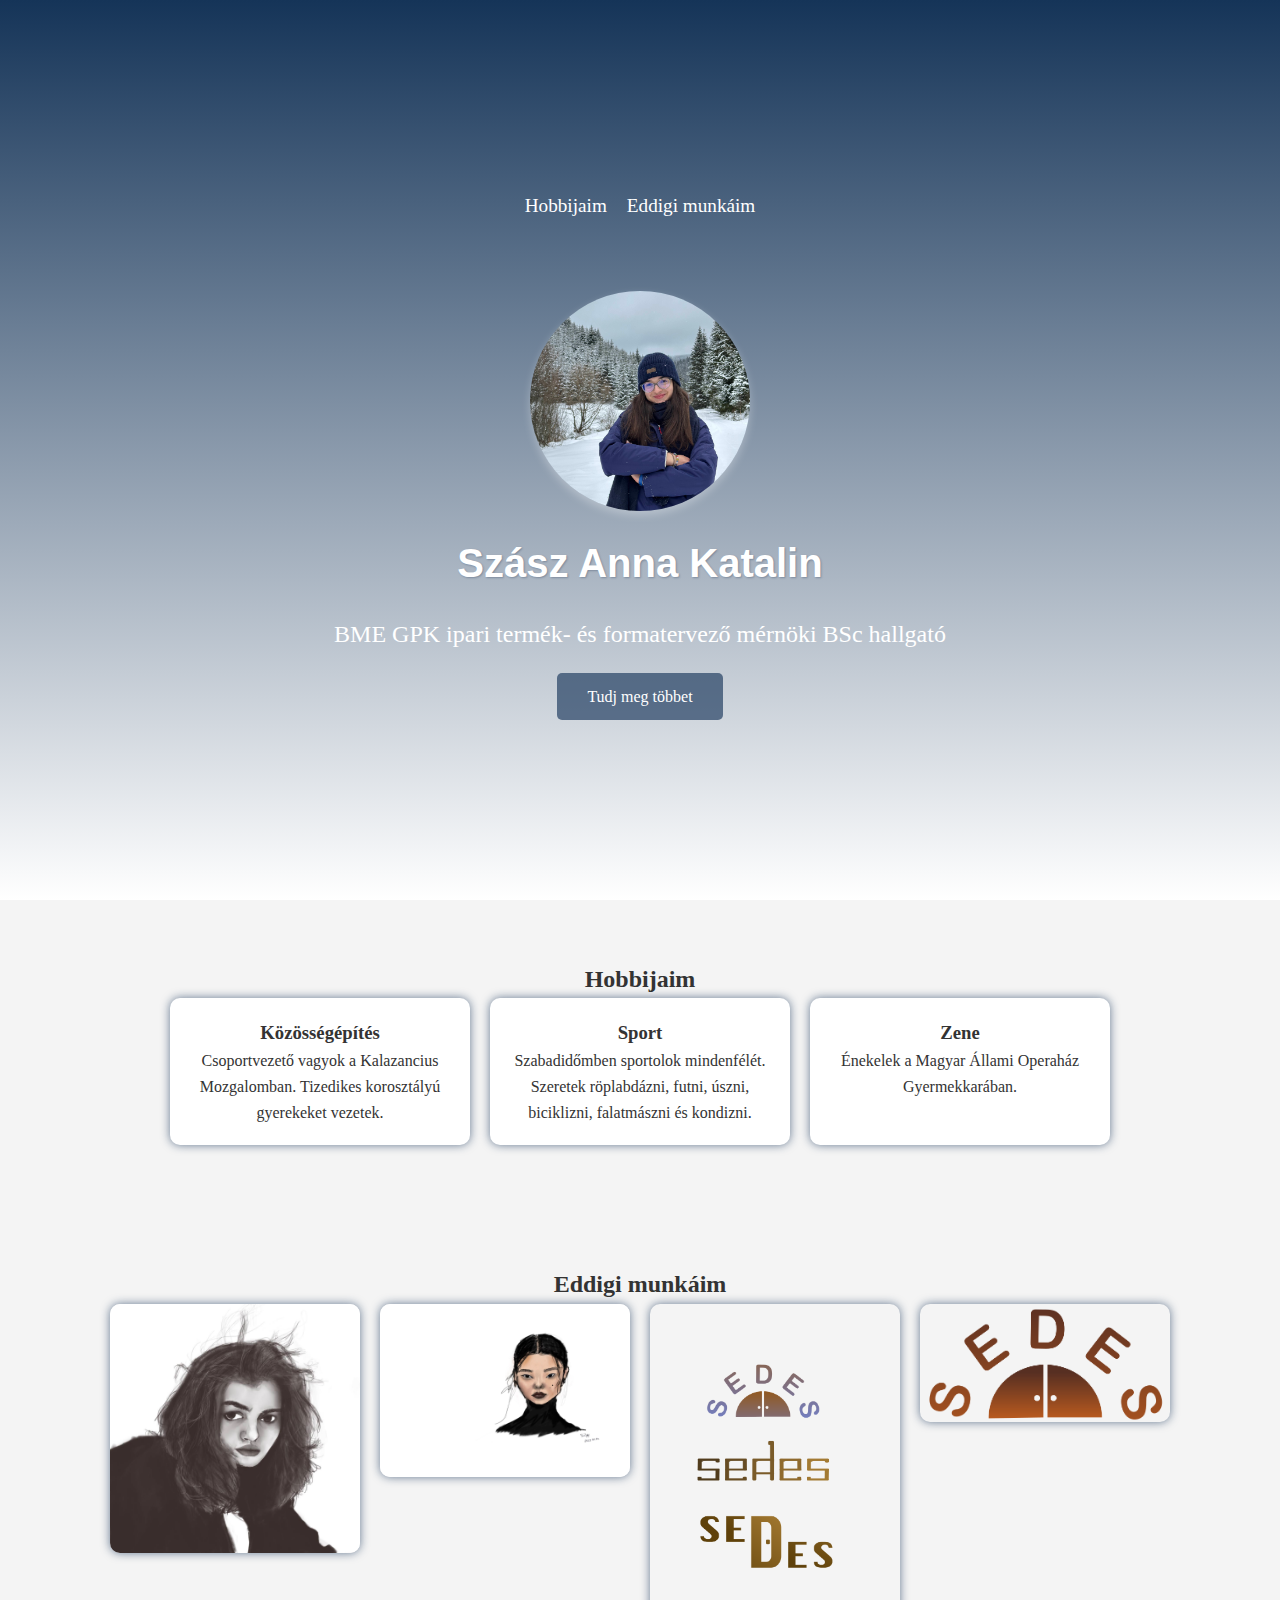
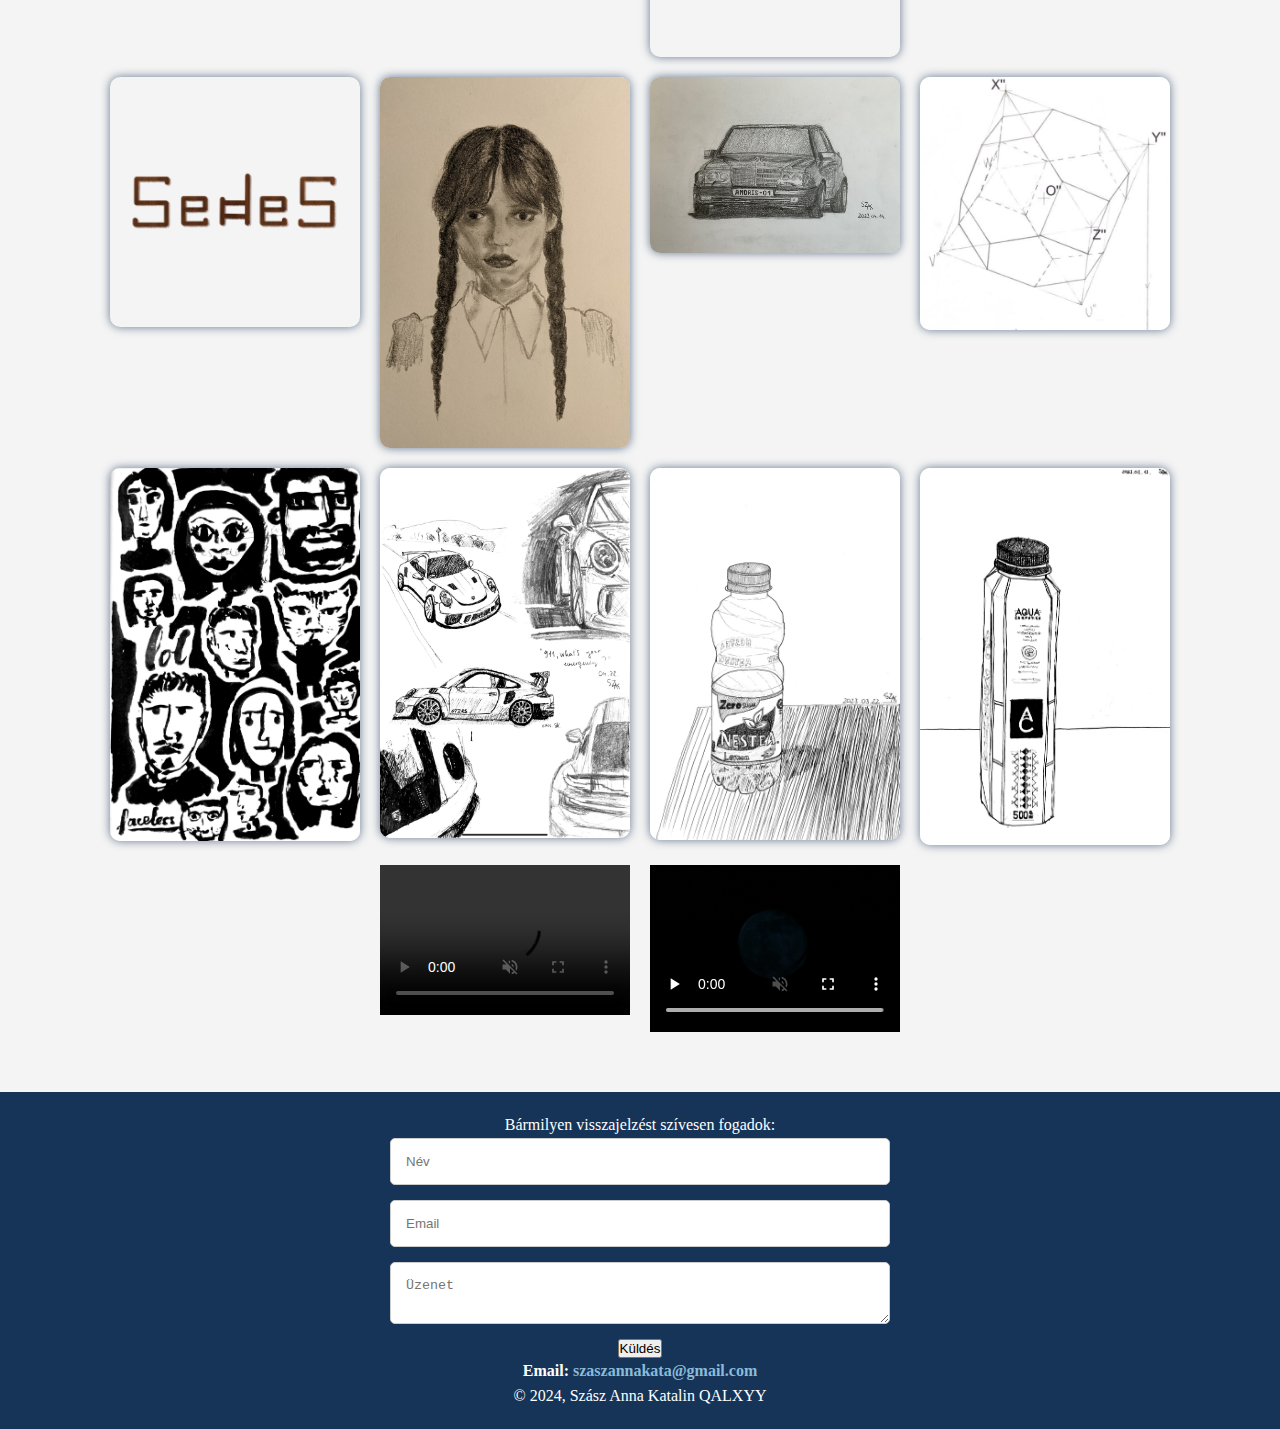
==== commit 638016fe: "Update index.html" ====
--- a/index.html
+++ b/index.html
@@ -137,7 +137,7 @@
       </p>
       <b>Email:</b>
         <a href="mailto:szaszannakata@gmail.com">szaszannakata@gmail.com</a>
-      <p>2024, Szász Anna Katalin QALXYY</p>
+      <p>© 2024, Szász Anna Katalin QALXYY</p>
     </footer>
 
     
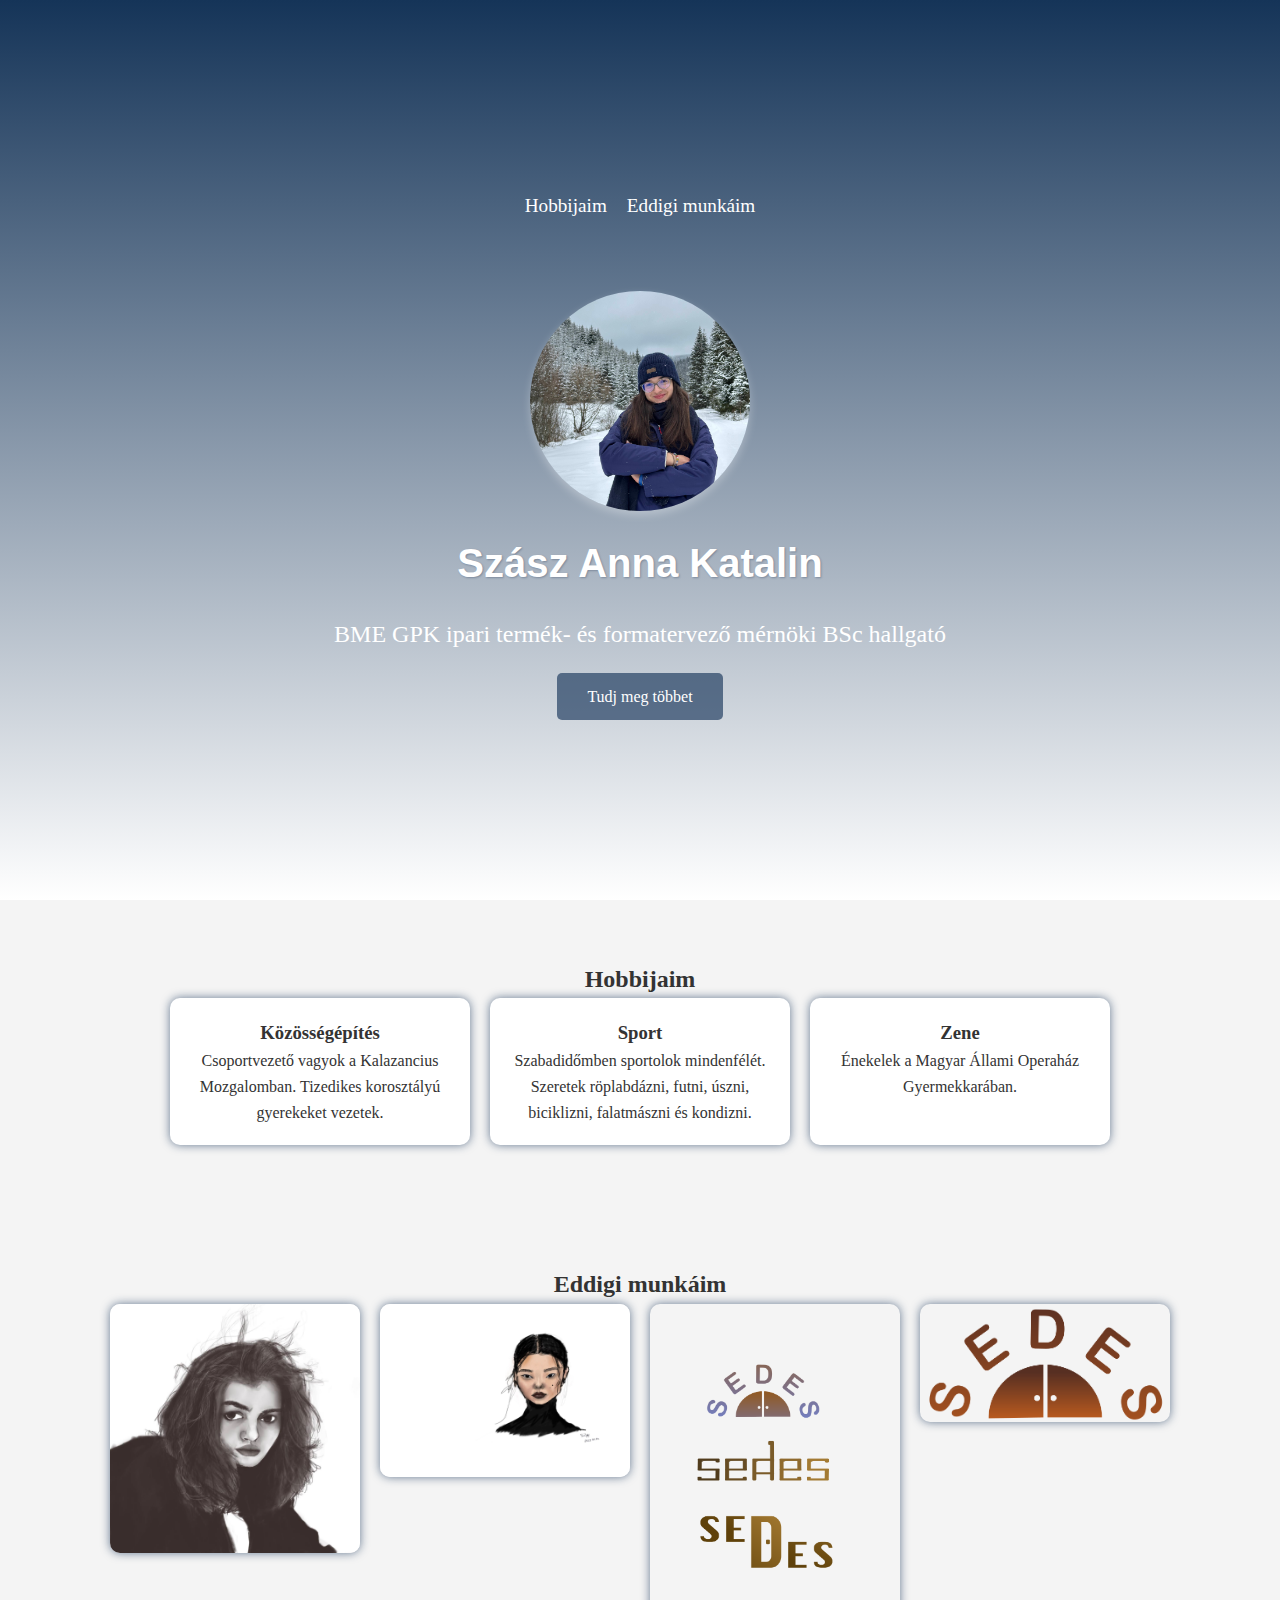
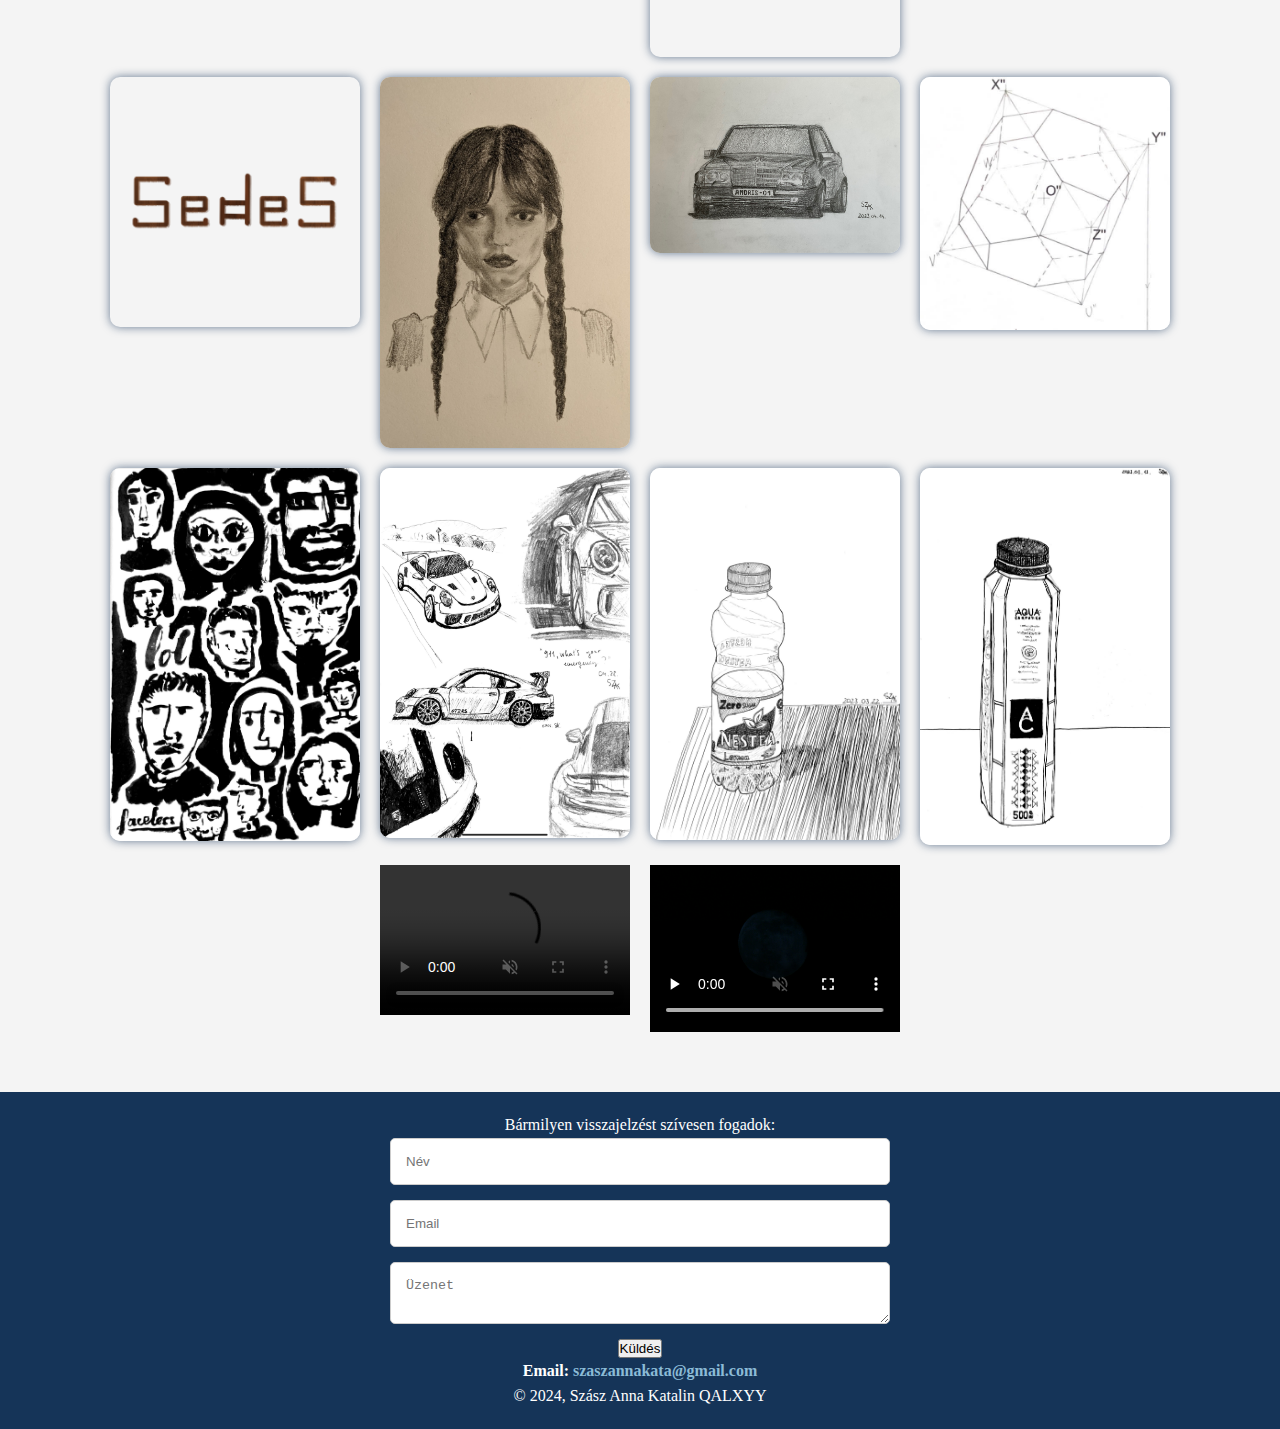
==== commit 34127db9: "Update index.html" ====
--- a/index.html
+++ b/index.html
@@ -52,7 +52,6 @@
       </div>
     </section>
 
-    </section>
     <section id="portfolio" class="section">
       <h2>Eddigi munkáim</h2>
       <div class="portfolio-gallery">
@@ -137,6 +136,7 @@
       </p>
       <b>Email:</b>
         <a href="mailto:szaszannakata@gmail.com">szaszannakata@gmail.com</a>
+      </p>
       <p>© 2024, Szász Anna Katalin QALXYY</p>
     </footer>
 
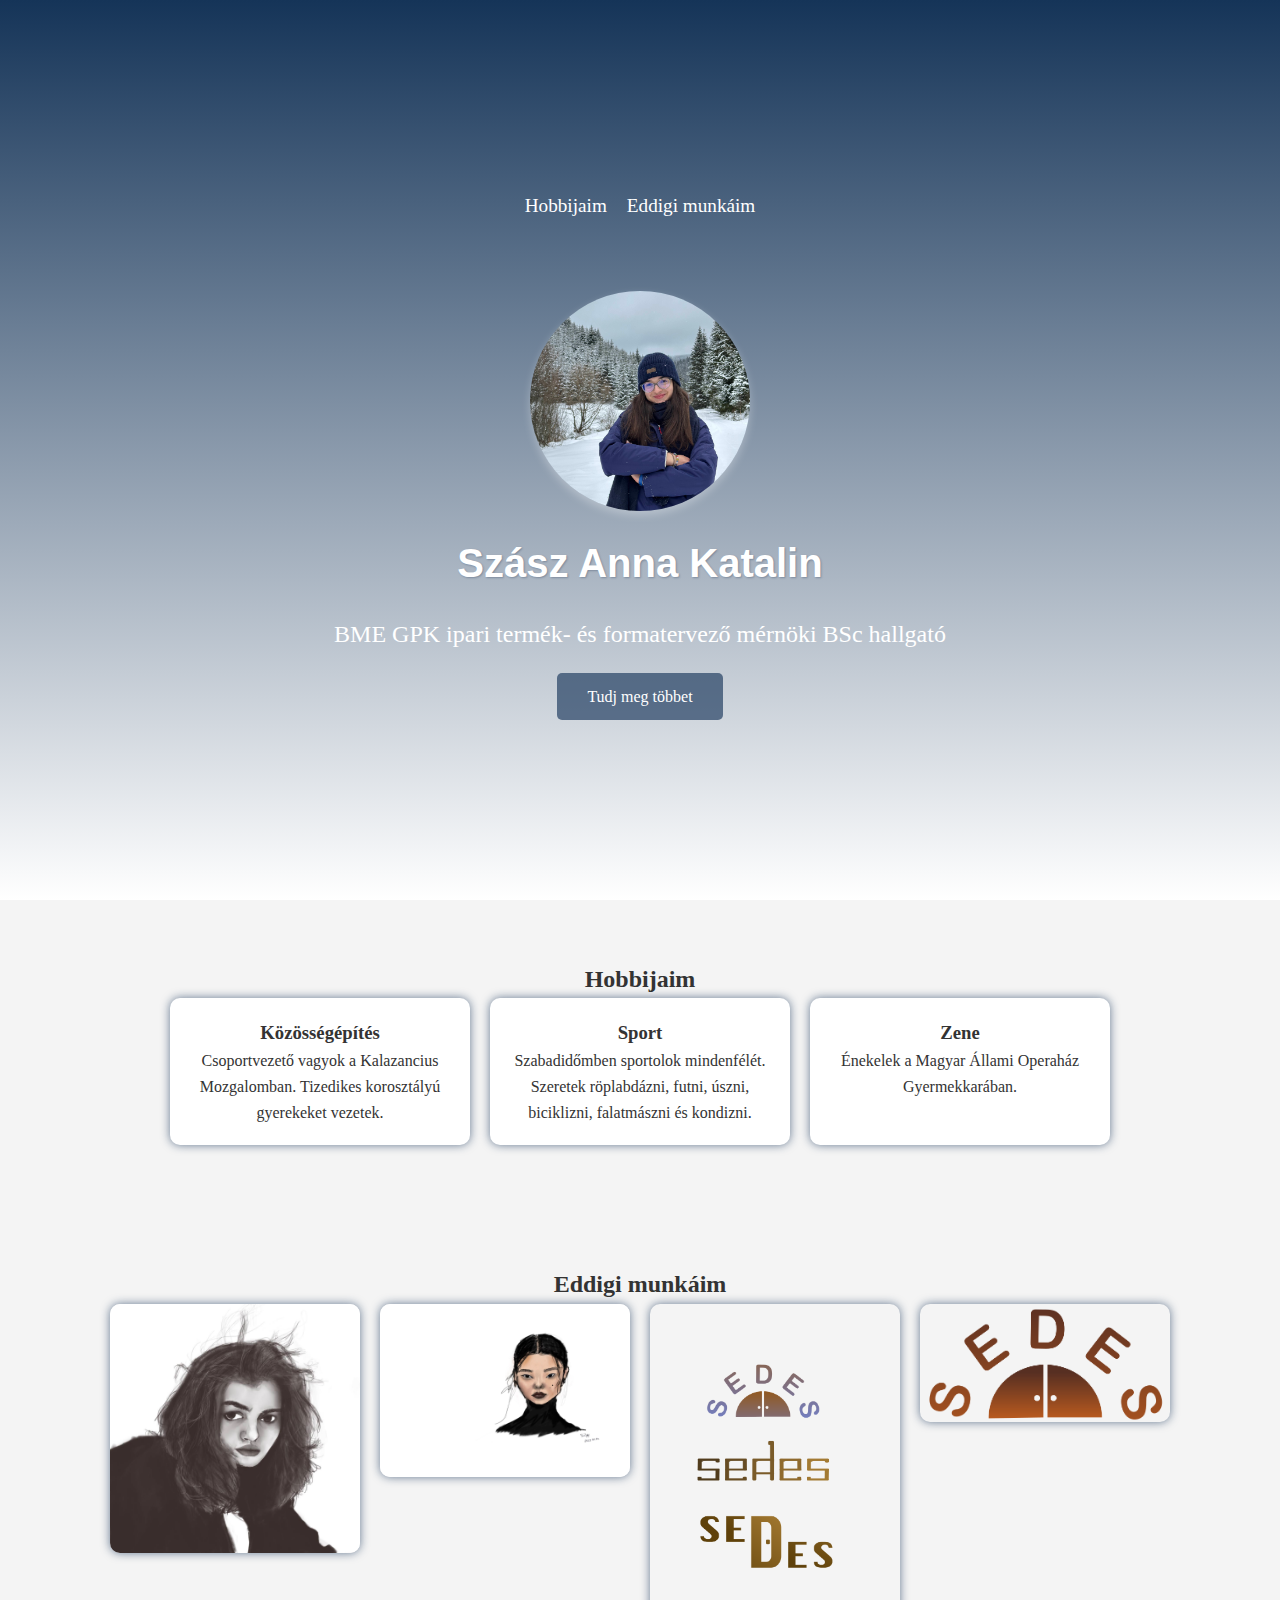
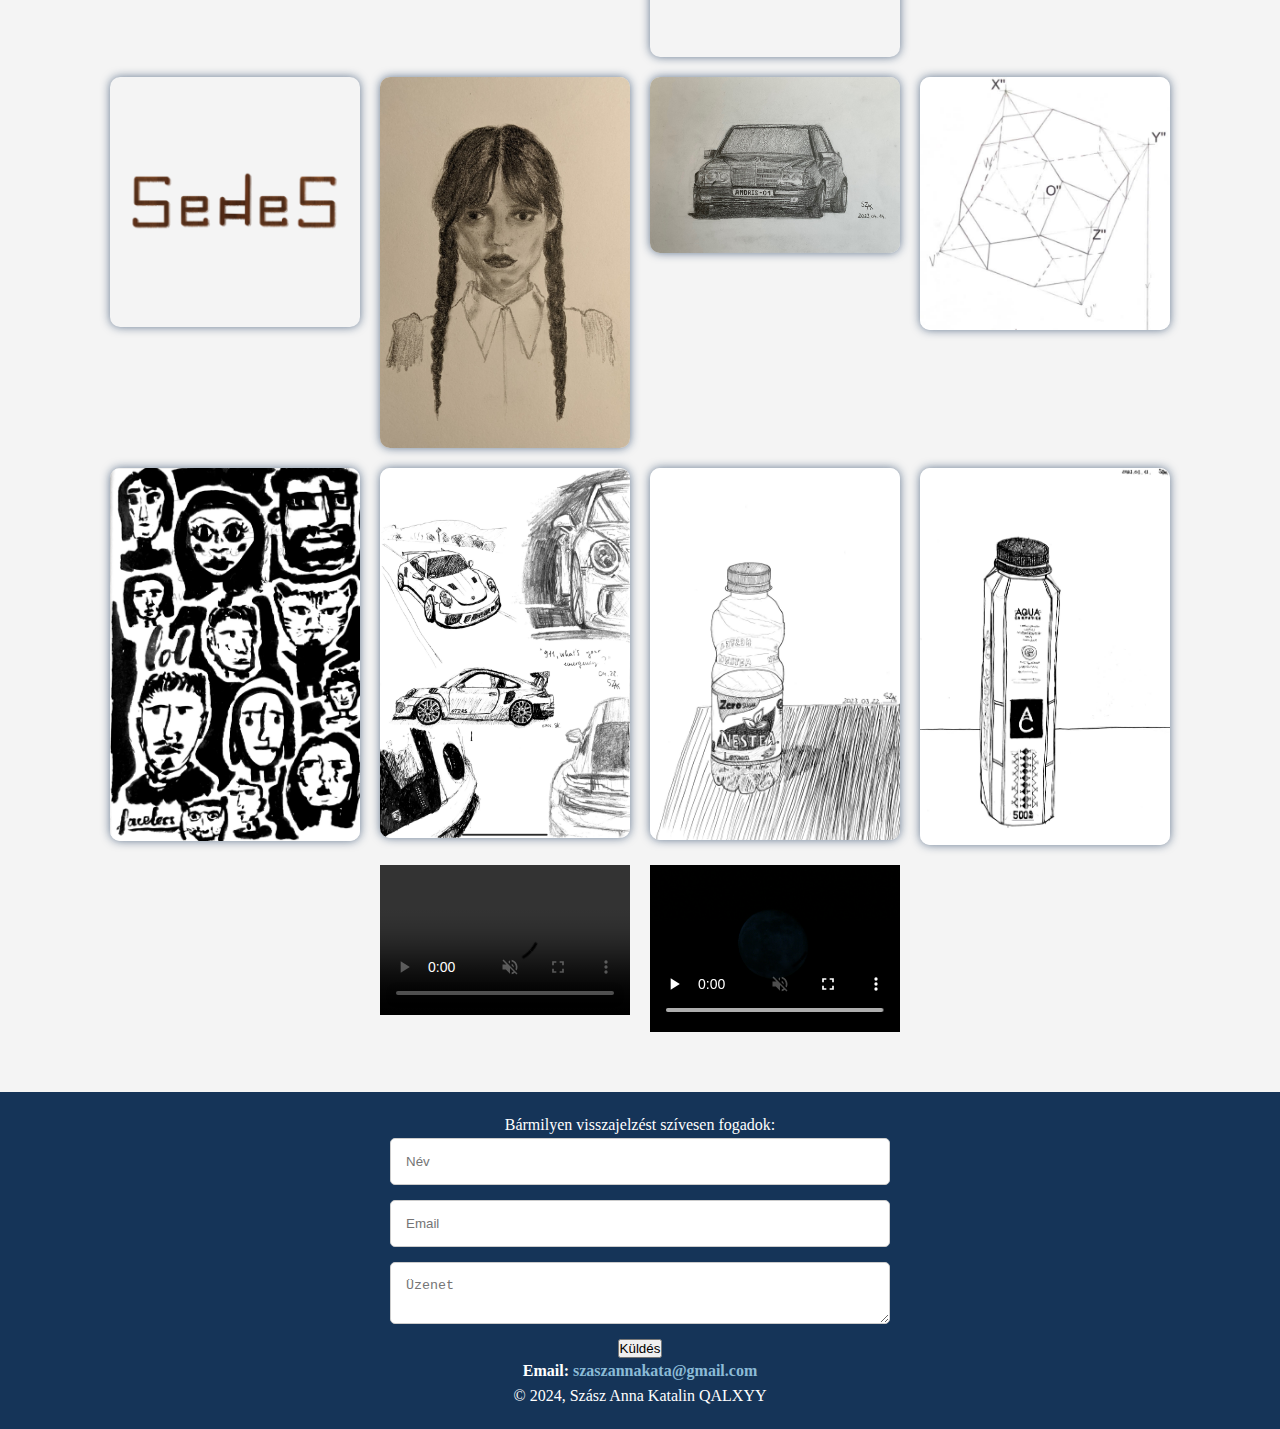
==== commit 91540ea2: "Update index.html" ====
--- a/index.html
+++ b/index.html
@@ -133,7 +133,7 @@
           <textarea id="message" placeholder="Üzenet" required></textarea>
           <button type="submit">Küldés</button>
       </form>
-      </p>
+      <p>
       <b>Email:</b>
         <a href="mailto:szaszannakata@gmail.com">szaszannakata@gmail.com</a>
       </p>
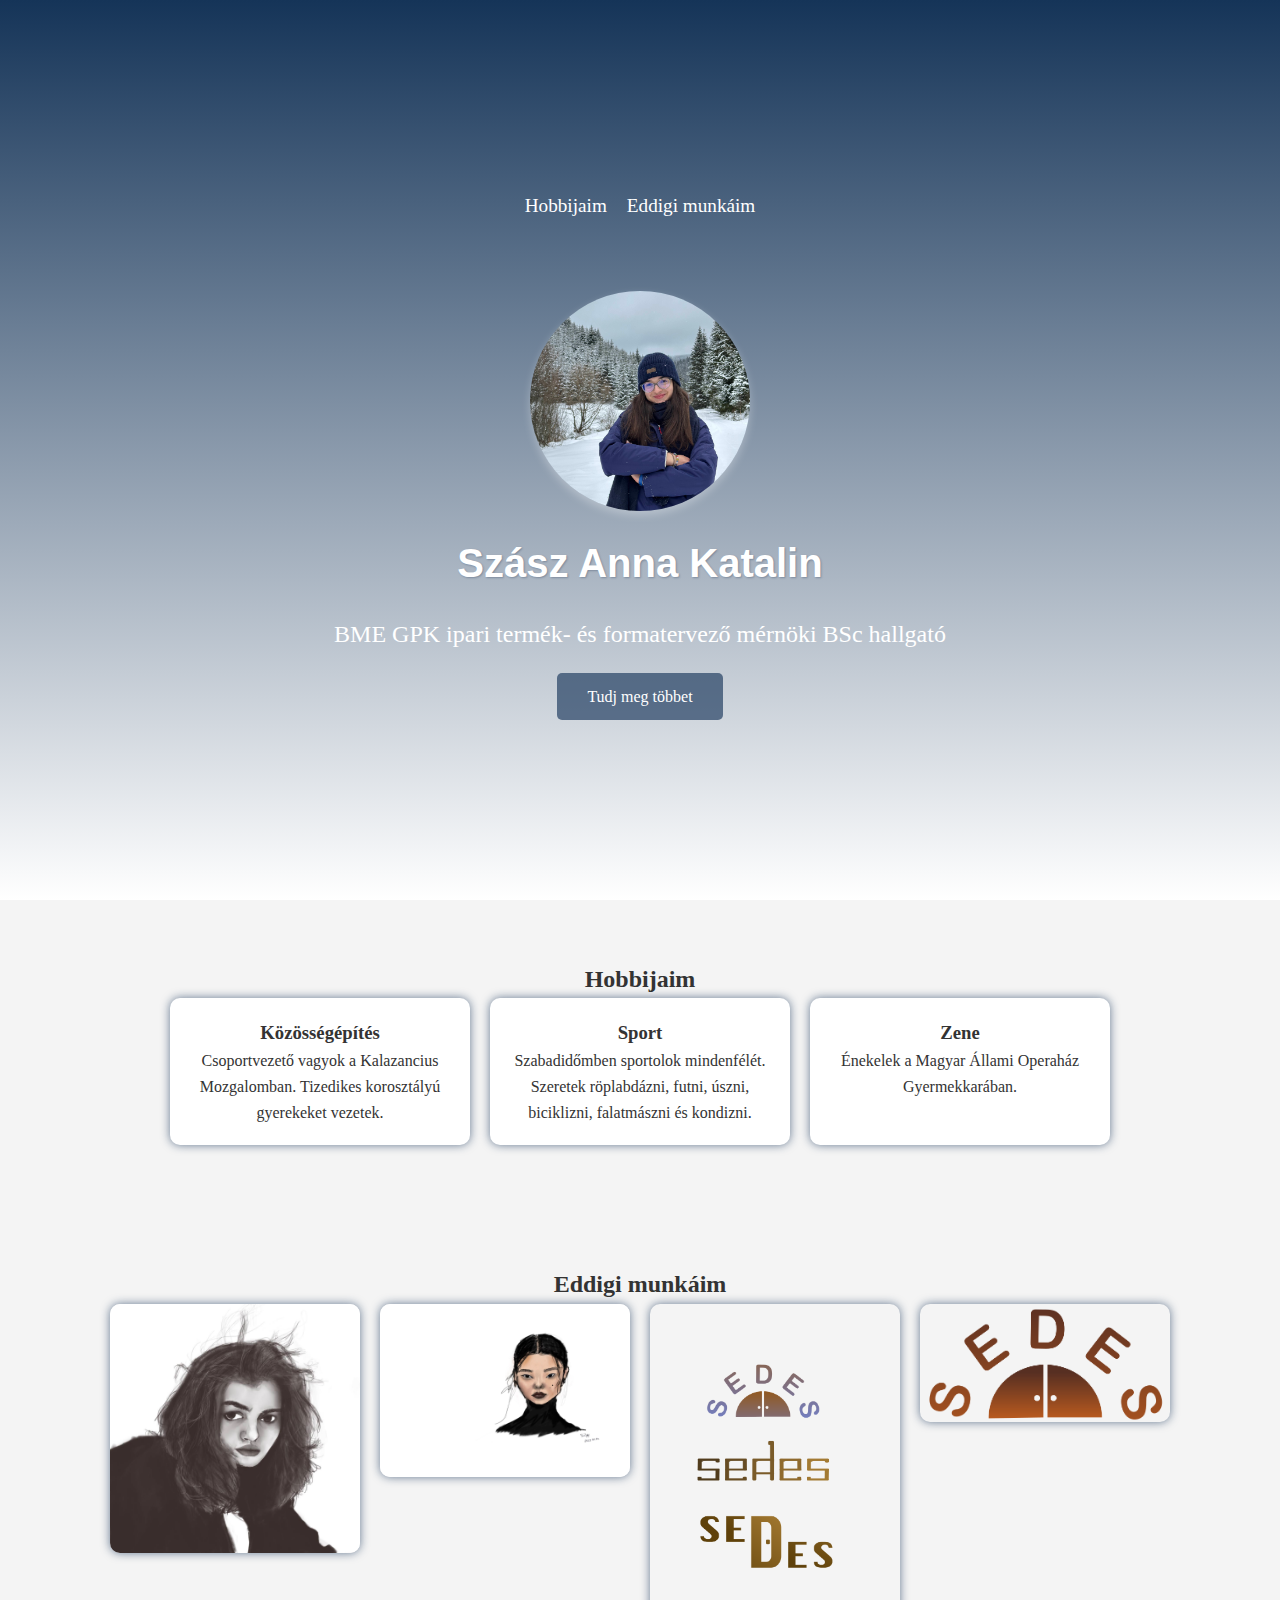
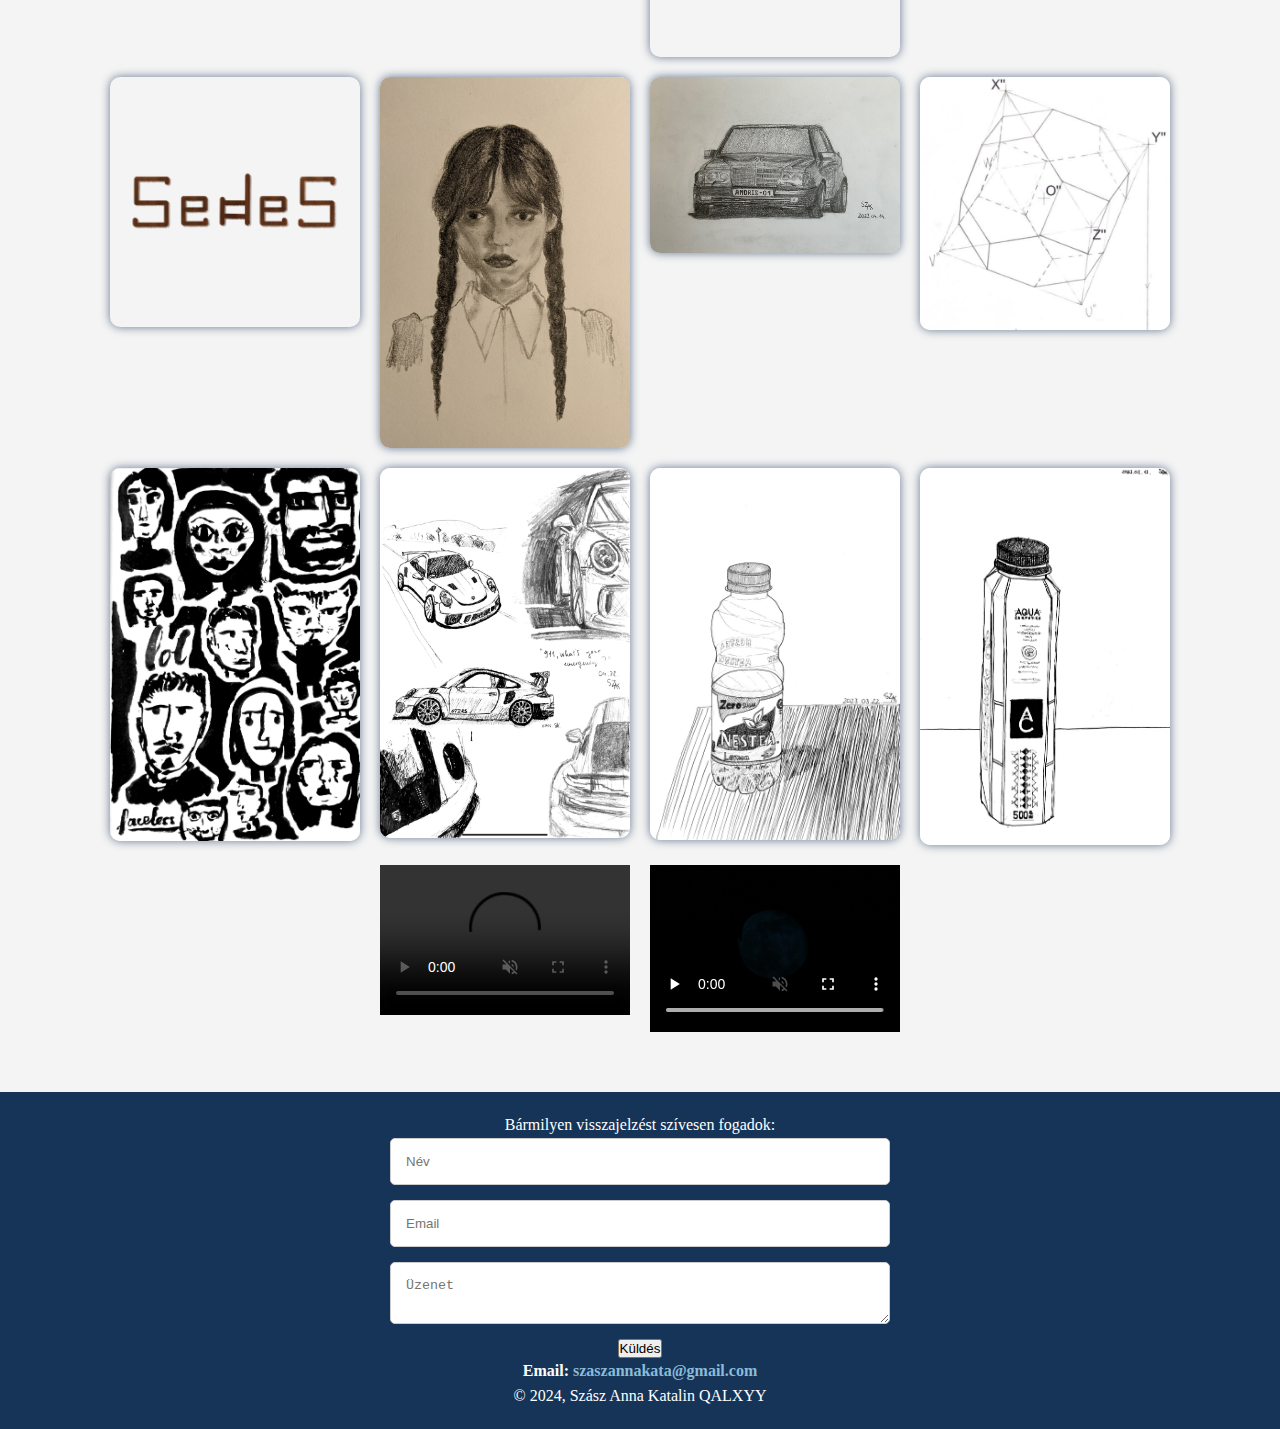
==== commit e0a05581: "Update index.html" ====
--- a/index.html
+++ b/index.html
@@ -3,8 +3,9 @@
   <head>
     <meta charset="UTF-8" />
     <meta name="viewport" content="width=device-width, initial-scale=1.0" />
-    <title>Szász Anna Portfólió</title>
+    <title>Szász Anna Katalin</title>
     <link rel="stylesheet" href="styles.css" />
+    <link rel="icon" href="images/IMG_7644.PNG" type="image/x-icon">
   </head>
   <body>
     <header class="hero">
